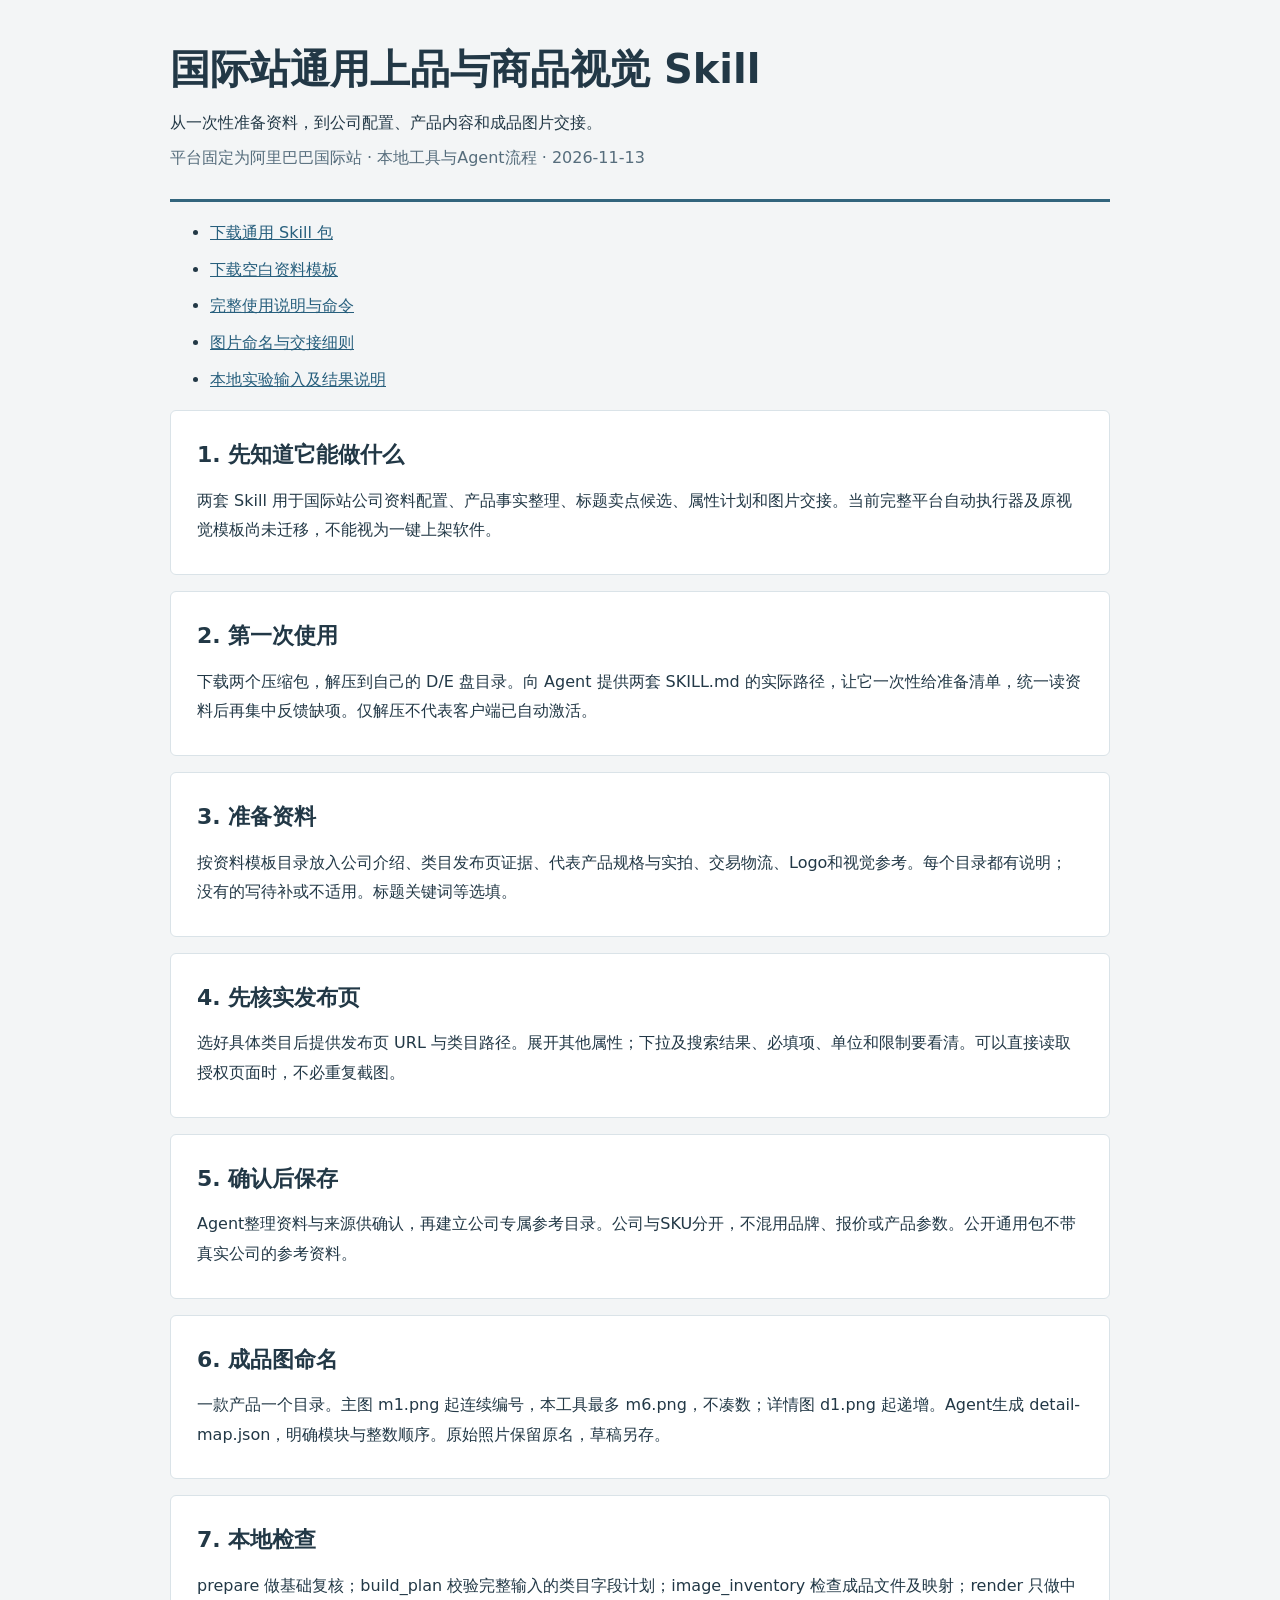
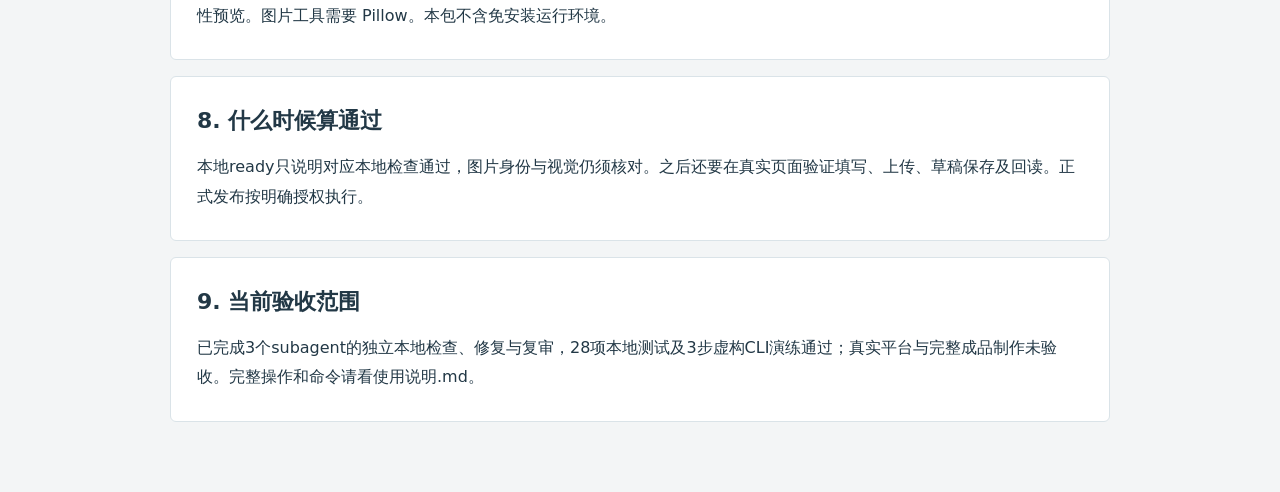
==== packages/05-general-listing-visuals/通用Skill使用说明.html @ abda19f1 "Add general Alibaba listing and visual skills with onboarding guide" ====
<!doctype html><html lang="zh-CN"><head><meta charset="utf-8"><meta name="viewport" content="width=device-width,initial-scale=1"><title>国际站通用Skill使用说明</title><style>body{margin:0;background:#f3f5f6;color:#223846;font:16px/1.85 "Microsoft YaHei",system-ui,sans-serif}main{max-width:940px;margin:auto;padding:42px 22px 70px}header{border-bottom:3px solid #32657d;padding-bottom:22px}h1{font-size:clamp(27px,4vw,40px);line-height:1.35;margin:0 0 12px}h2{font-size:22px;margin:0 0 10px}section{background:white;padding:24px 26px;border:1px solid #dae3e8;border-radius:6px;margin-top:16px}p{margin:5px 0}a{color:#275f7d}li{margin:7px 0}.note{color:#566d7c}a:focus-visible{outline:3px solid #c0852e;outline-offset:3px}@media(max-width:600px){main{padding:26px 14px}section{padding:20px 17px}}@media print{body{background:white}section{border:0;border-top:1px solid #ddd;break-inside:avoid}main{padding:0}}</style></head><body><main><header><h1>国际站通用上品与商品视觉 Skill</h1><p>从一次性准备资料，到公司配置、产品内容和成品图片交接。</p><p class="note">平台固定为阿里巴巴国际站 · 本地工具与Agent流程 · 2026-11-13</p></header><ul><li><a href="%E9%80%9A%E7%94%A8%E4%B8%8A%E5%93%81%E4%B8%8E%E5%95%86%E5%93%81%E8%A7%86%E8%A7%89Skills.zip">下载通用 Skill 包</a></li><li><a href="%E8%B5%84%E6%96%99%E5%87%86%E5%A4%87%E6%96%87%E4%BB%B6%E5%A4%B9%E6%A8%A1%E6%9D%BF.zip">下载空白资料模板</a></li><li><a href="docs/%E4%BD%BF%E7%94%A8%E8%AF%B4%E6%98%8E.md">完整使用说明与命令</a></li><li><a href="docs/%E4%B8%BB%E5%9B%BE%E8%AF%A6%E6%83%85%E5%9B%BE%E5%91%BD%E5%90%8D%E4%B8%8E%E4%BA%A4%E6%8E%A5.md">图片命名与交接细则</a></li><li><a href="docs/%E6%9C%AC%E5%9C%B0%E5%AE%9E%E9%AA%8C%E6%AD%A5%E9%AA%A4%E4%B8%8E%E8%BE%B9%E7%95%8C.md">本地实验输入及结果说明</a></li></ul><section id="s1"><h2>1. 先知道它能做什么</h2><p>两套 Skill 用于国际站公司资料配置、产品事实整理、标题卖点候选、属性计划和图片交接。当前完整平台自动执行器及原视觉模板尚未迁移，不能视为一键上架软件。</p></section><section id="s2"><h2>2. 第一次使用</h2><p>下载两个压缩包，解压到自己的 D/E 盘目录。向 Agent 提供两套 SKILL.md 的实际路径，让它一次性给准备清单，统一读资料后再集中反馈缺项。仅解压不代表客户端已自动激活。</p></section><section id="s3"><h2>3. 准备资料</h2><p>按资料模板目录放入公司介绍、类目发布页证据、代表产品规格与实拍、交易物流、Logo和视觉参考。每个目录都有说明；没有的写待补或不适用。标题关键词等选填。</p></section><section id="s4"><h2>4. 先核实发布页</h2><p>选好具体类目后提供发布页 URL 与类目路径。展开其他属性；下拉及搜索结果、必填项、单位和限制要看清。可以直接读取授权页面时，不必重复截图。</p></section><section id="s5"><h2>5. 确认后保存</h2><p>Agent整理资料与来源供确认，再建立公司专属参考目录。公司与SKU分开，不混用品牌、报价或产品参数。公开通用包不带真实公司的参考资料。</p></section><section id="s6"><h2>6. 成品图命名</h2><p>一款产品一个目录。主图 m1.png 起连续编号，本工具最多 m6.png，不凑数；详情图 d1.png 起递增。Agent生成 detail-map.json，明确模块与整数顺序。原始照片保留原名，草稿另存。</p></section><section id="s7"><h2>7. 本地检查</h2><p>prepare 做基础复核；build_plan 校验完整输入的类目字段计划；image_inventory 检查成品文件及映射；render 只做中性预览。图片工具需要 Pillow。本包不含免安装运行环境。</p></section><section id="s8"><h2>8. 什么时候算通过</h2><p>本地ready只说明对应本地检查通过，图片身份与视觉仍须核对。之后还要在真实页面验证填写、上传、草稿保存及回读。正式发布按明确授权执行。</p></section><section id="s9"><h2>9. 当前验收范围</h2><p>已完成3个subagent的独立本地检查、修复与复审，28项本地测试及3步虚构CLI演练通过；真实平台与完整成品制作未验收。完整操作和命令请看使用说明.md。</p></section></main></body></html>
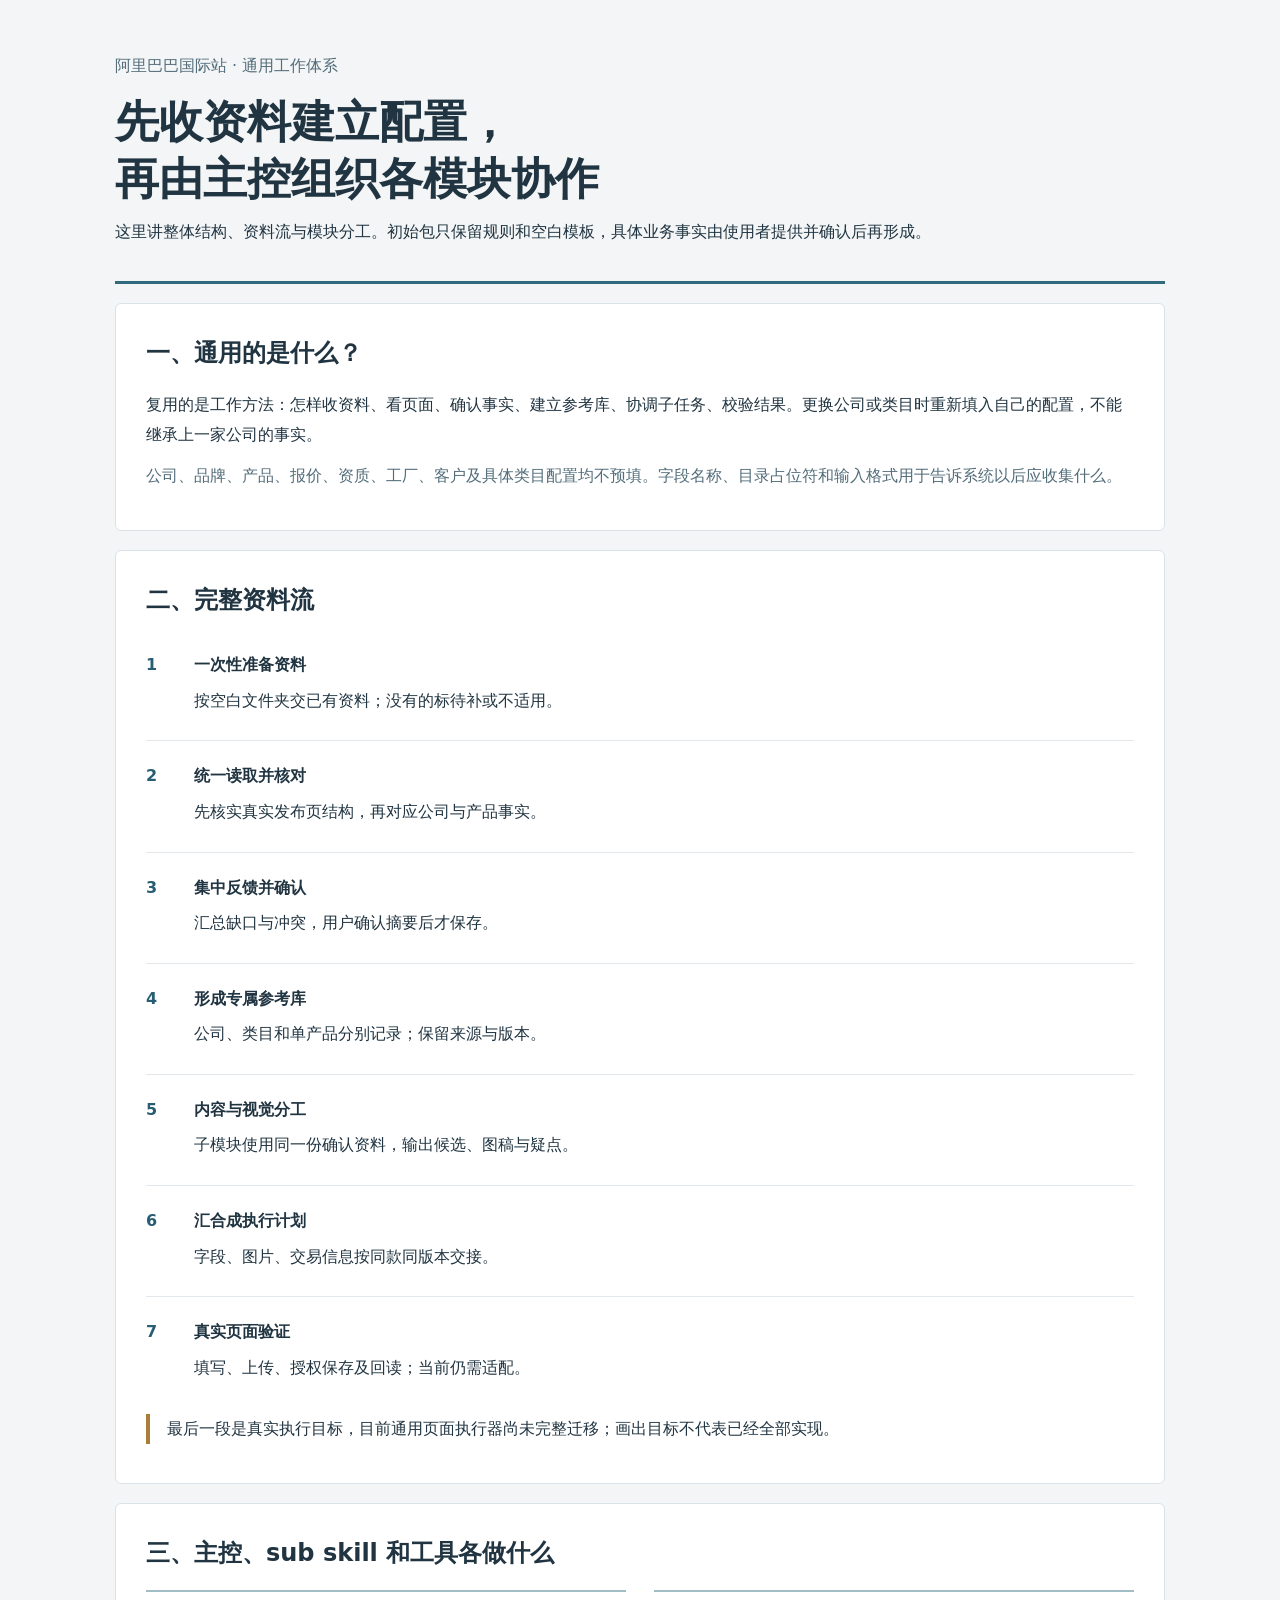
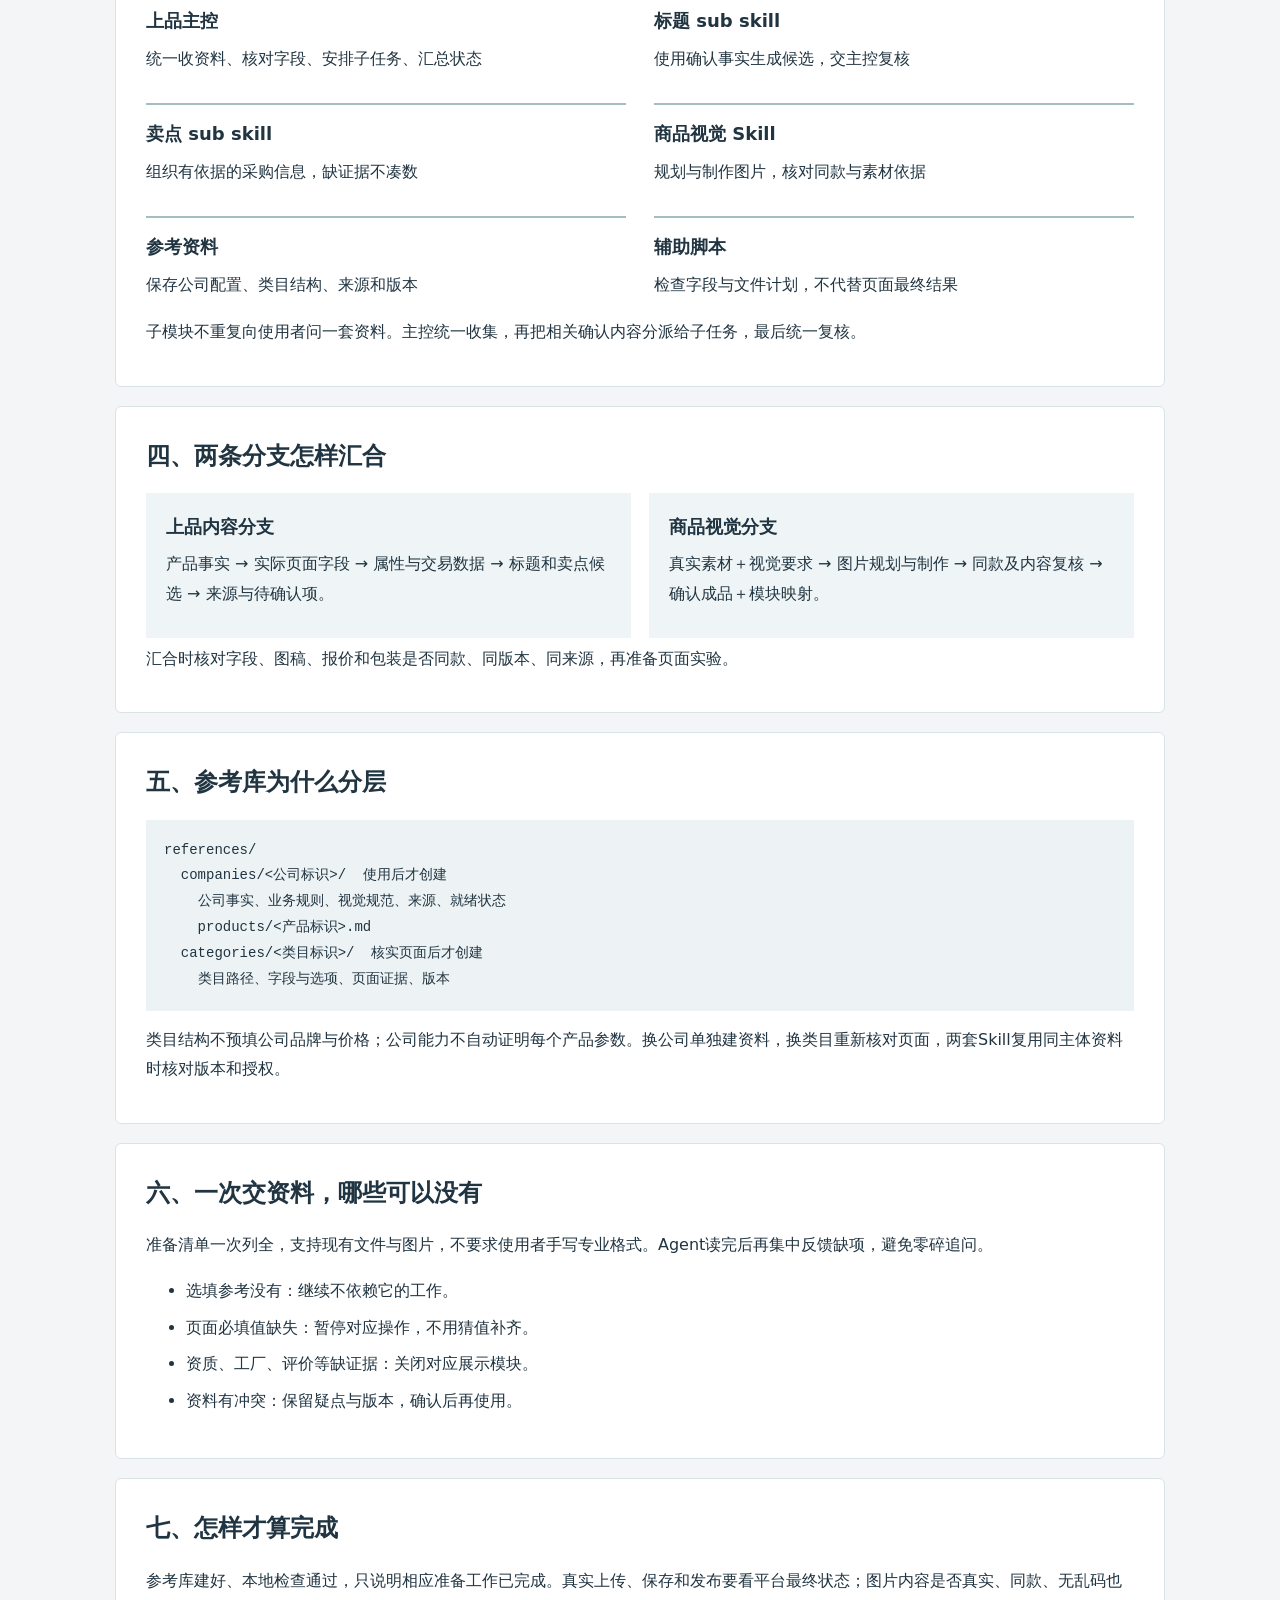
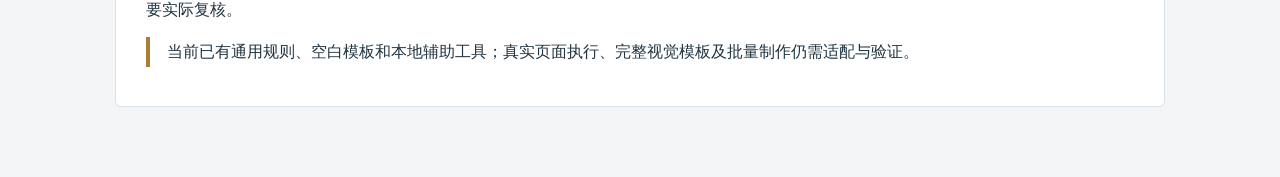
==== commit dc5e69b7: "Clarify data-free general bundle and explain skill architecture" ====
--- a/packages/05-general-listing-visuals/通用Skill使用说明.html
+++ b/packages/05-general-listing-visuals/通用Skill使用说明.html
@@ -1 +1,6 @@
-<!doctype html><html lang="zh-CN"><head><meta charset="utf-8"><meta name="viewport" content="width=device-width,initial-scale=1"><title>国际站通用Skill使用说明</title><style>body{margin:0;background:#f3f5f6;color:#223846;font:16px/1.85 "Microsoft YaHei",system-ui,sans-serif}main{max-width:940px;margin:auto;padding:42px 22px 70px}header{border-bottom:3px solid #32657d;padding-bottom:22px}h1{font-size:clamp(27px,4vw,40px);line-height:1.35;margin:0 0 12px}h2{font-size:22px;margin:0 0 10px}section{background:white;padding:24px 26px;border:1px solid #dae3e8;border-radius:6px;margin-top:16px}p{margin:5px 0}a{color:#275f7d}li{margin:7px 0}.note{color:#566d7c}a:focus-visible{outline:3px solid #c0852e;outline-offset:3px}@media(max-width:600px){main{padding:26px 14px}section{padding:20px 17px}}@media print{body{background:white}section{border:0;border-top:1px solid #ddd;break-inside:avoid}main{padding:0}}</style></head><body><main><header><h1>国际站通用上品与商品视觉 Skill</h1><p>从一次性准备资料，到公司配置、产品内容和成品图片交接。</p><p class="note">平台固定为阿里巴巴国际站 · 本地工具与Agent流程 · 2026-11-13</p></header><ul><li><a href="%E9%80%9A%E7%94%A8%E4%B8%8A%E5%93%81%E4%B8%8E%E5%95%86%E5%93%81%E8%A7%86%E8%A7%89Skills.zip">下载通用 Skill 包</a></li><li><a href="%E8%B5%84%E6%96%99%E5%87%86%E5%A4%87%E6%96%87%E4%BB%B6%E5%A4%B9%E6%A8%A1%E6%9D%BF.zip">下载空白资料模板</a></li><li><a href="docs/%E4%BD%BF%E7%94%A8%E8%AF%B4%E6%98%8E.md">完整使用说明与命令</a></li><li><a href="docs/%E4%B8%BB%E5%9B%BE%E8%AF%A6%E6%83%85%E5%9B%BE%E5%91%BD%E5%90%8D%E4%B8%8E%E4%BA%A4%E6%8E%A5.md">图片命名与交接细则</a></li><li><a href="docs/%E6%9C%AC%E5%9C%B0%E5%AE%9E%E9%AA%8C%E6%AD%A5%E9%AA%A4%E4%B8%8E%E8%BE%B9%E7%95%8C.md">本地实验输入及结果说明</a></li></ul><section id="s1"><h2>1. 先知道它能做什么</h2><p>两套 Skill 用于国际站公司资料配置、产品事实整理、标题卖点候选、属性计划和图片交接。当前完整平台自动执行器及原视觉模板尚未迁移，不能视为一键上架软件。</p></section><section id="s2"><h2>2. 第一次使用</h2><p>下载两个压缩包，解压到自己的 D/E 盘目录。向 Agent 提供两套 SKILL.md 的实际路径，让它一次性给准备清单，统一读资料后再集中反馈缺项。仅解压不代表客户端已自动激活。</p></section><section id="s3"><h2>3. 准备资料</h2><p>按资料模板目录放入公司介绍、类目发布页证据、代表产品规格与实拍、交易物流、Logo和视觉参考。每个目录都有说明；没有的写待补或不适用。标题关键词等选填。</p></section><section id="s4"><h2>4. 先核实发布页</h2><p>选好具体类目后提供发布页 URL 与类目路径。展开其他属性；下拉及搜索结果、必填项、单位和限制要看清。可以直接读取授权页面时，不必重复截图。</p></section><section id="s5"><h2>5. 确认后保存</h2><p>Agent整理资料与来源供确认，再建立公司专属参考目录。公司与SKU分开，不混用品牌、报价或产品参数。公开通用包不带真实公司的参考资料。</p></section><section id="s6"><h2>6. 成品图命名</h2><p>一款产品一个目录。主图 m1.png 起连续编号，本工具最多 m6.png，不凑数；详情图 d1.png 起递增。Agent生成 detail-map.json，明确模块与整数顺序。原始照片保留原名，草稿另存。</p></section><section id="s7"><h2>7. 本地检查</h2><p>prepare 做基础复核；build_plan 校验完整输入的类目字段计划；image_inventory 检查成品文件及映射；render 只做中性预览。图片工具需要 Pillow。本包不含免安装运行环境。</p></section><section id="s8"><h2>8. 什么时候算通过</h2><p>本地ready只说明对应本地检查通过，图片身份与视觉仍须核对。之后还要在真实页面验证填写、上传、草稿保存及回读。正式发布按明确授权执行。</p></section><section id="s9"><h2>9. 当前验收范围</h2><p>已完成3个subagent的独立本地检查、修复与复审，28项本地测试及3步虚构CLI演练通过；真实平台与完整成品制作未验收。完整操作和命令请看使用说明.md。</p></section></main></body></html>+<!doctype html><html lang="zh-CN"><head><meta charset="utf-8"><meta name="viewport" content="width=device-width,initial-scale=1"><title>通用Skill：结构与协作思路</title><style>body{margin:0;background:#f3f5f6;color:#203441;font:16px/1.85 "Microsoft YaHei",system-ui,sans-serif}main{max-width:1050px;margin:auto;padding:45px 24px 70px}header{border-bottom:3px solid #326a7d;padding-bottom:22px}h1{font-size:clamp(28px,4vw,44px);line-height:1.3;margin:10px 0}h2{font-size:24px;margin:0 0 15px}h3{font-size:18px;margin:0 0 5px}p{margin:6px 0 12px}.sub{color:#536d7a}section{background:white;border:1px solid #d9e3e7;padding:27px 30px;margin-top:19px;border-radius:6px}.modules{display:grid;grid-template-columns:repeat(2,1fr);gap:18px 28px}.module{border-top:2px solid #a2bdc6;padding-top:12px}.chain{list-style:none;padding:0;margin:0}.chain li{display:flex;gap:16px;align-items:flex-start;padding:13px 0;border-bottom:1px solid #e2e8eb}.chain li:last-child{border:0}.n{min-width:32px;color:#285e73;font-weight:bold}.branch{display:grid;grid-template-columns:1fr 1fr;gap:18px}.branch div{background:#eff5f6;padding:17px 20px}.note{border-left:4px solid #a97e36;padding-left:17px}pre{white-space:pre-wrap;overflow-wrap:anywhere;background:#edf3f5;padding:18px;font:14px/1.85 Consolas,monospace}li{margin:7px 0}a{color:#285f78}a:focus-visible{outline:3px solid #a97e36;outline-offset:3px}@media(max-width:640px){main{padding:28px 14px}section{padding:22px 18px}.modules,.branch{grid-template-columns:1fr}}@media print{body{background:white}main{padding:0}section{border:0;border-top:1px solid #ccc;break-inside:avoid}}</style></head><body><main><header><p class="sub">阿里巴巴国际站 · 通用工作体系</p><h1>先收资料建立配置，<br>再由主控组织各模块协作</h1><p>这里讲整体结构、资料流与模块分工。初始包只保留规则和空白模板，具体业务事实由使用者提供并确认后再形成。</p></header><section><h2>一、通用的是什么？</h2><p>复用的是工作方法：怎样收资料、看页面、确认事实、建立参考库、协调子任务、校验结果。更换公司或类目时重新填入自己的配置，不能继承上一家公司的事实。</p><p class="sub">公司、品牌、产品、报价、资质、工厂、客户及具体类目配置均不预填。字段名称、目录占位符和输入格式用于告诉系统以后应收集什么。</p></section><section><h2>二、完整资料流</h2><ol class="chain"><li><span class="n">1</span><div><strong>一次性准备资料</strong><p>按空白文件夹交已有资料；没有的标待补或不适用。</p></div></li><li><span class="n">2</span><div><strong>统一读取并核对</strong><p>先核实真实发布页结构，再对应公司与产品事实。</p></div></li><li><span class="n">3</span><div><strong>集中反馈并确认</strong><p>汇总缺口与冲突，用户确认摘要后才保存。</p></div></li><li><span class="n">4</span><div><strong>形成专属参考库</strong><p>公司、类目和单产品分别记录；保留来源与版本。</p></div></li><li><span class="n">5</span><div><strong>内容与视觉分工</strong><p>子模块使用同一份确认资料，输出候选、图稿与疑点。</p></div></li><li><span class="n">6</span><div><strong>汇合成执行计划</strong><p>字段、图片、交易信息按同款同版本交接。</p></div></li><li><span class="n">7</span><div><strong>真实页面验证</strong><p>填写、上传、授权保存及回读；当前仍需适配。</p></div></li></ol><p class="note">最后一段是真实执行目标，目前通用页面执行器尚未完整迁移；画出目标不代表已经全部实现。</p></section><section><h2>三、主控、sub skill 和工具各做什么</h2><div class="modules"><div class="module"><h3>上品主控</h3><p>统一收资料、核对字段、安排子任务、汇总状态</p></div><div class="module"><h3>标题 sub skill</h3><p>使用确认事实生成候选，交主控复核</p></div><div class="module"><h3>卖点 sub skill</h3><p>组织有依据的采购信息，缺证据不凑数</p></div><div class="module"><h3>商品视觉 Skill</h3><p>规划与制作图片，核对同款与素材依据</p></div><div class="module"><h3>参考资料</h3><p>保存公司配置、类目结构、来源和版本</p></div><div class="module"><h3>辅助脚本</h3><p>检查字段与文件计划，不代替页面最终结果</p></div></div><p>子模块不重复向使用者问一套资料。主控统一收集，再把相关确认内容分派给子任务，最后统一复核。</p></section><section><h2>四、两条分支怎样汇合</h2><div class="branch"><div><h3>上品内容分支</h3><p>产品事实 → 实际页面字段 → 属性与交易数据 → 标题和卖点候选 → 来源与待确认项。</p></div><div><h3>商品视觉分支</h3><p>真实素材＋视觉要求 → 图片规划与制作 → 同款及内容复核 → 确认成品＋模块映射。</p></div></div><p>汇合时核对字段、图稿、报价和包装是否同款、同版本、同来源，再准备页面实验。</p></section><section><h2>五、参考库为什么分层</h2><pre>references/
+  companies/&lt;公司标识&gt;/  使用后才创建
+    公司事实、业务规则、视觉规范、来源、就绪状态
+    products/&lt;产品标识&gt;.md
+  categories/&lt;类目标识&gt;/  核实页面后才创建
+    类目路径、字段与选项、页面证据、版本</pre><p>类目结构不预填公司品牌与价格；公司能力不自动证明每个产品参数。换公司单独建资料，换类目重新核对页面，两套Skill复用同主体资料时核对版本和授权。</p></section><section><h2>六、一次交资料，哪些可以没有</h2><p>准备清单一次列全，支持现有文件与图片，不要求使用者手写专业格式。Agent读完后再集中反馈缺项，避免零碎追问。</p><ul><li>选填参考没有：继续不依赖它的工作。</li><li>页面必填值缺失：暂停对应操作，不用猜值补齐。</li><li>资质、工厂、评价等缺证据：关闭对应展示模块。</li><li>资料有冲突：保留疑点与版本，确认后再使用。</li></ul></section><section><h2>七、怎样才算完成</h2><p>参考库建好、本地检查通过，只说明相应准备工作已完成。真实上传、保存和发布要看平台最终状态；图片内容是否真实、同款、无乱码也要实际复核。</p><p class="note">当前已有通用规则、空白模板和本地辅助工具；真实页面执行、完整视觉模板及批量制作仍需适配与验证。</p></section></main></body></html>
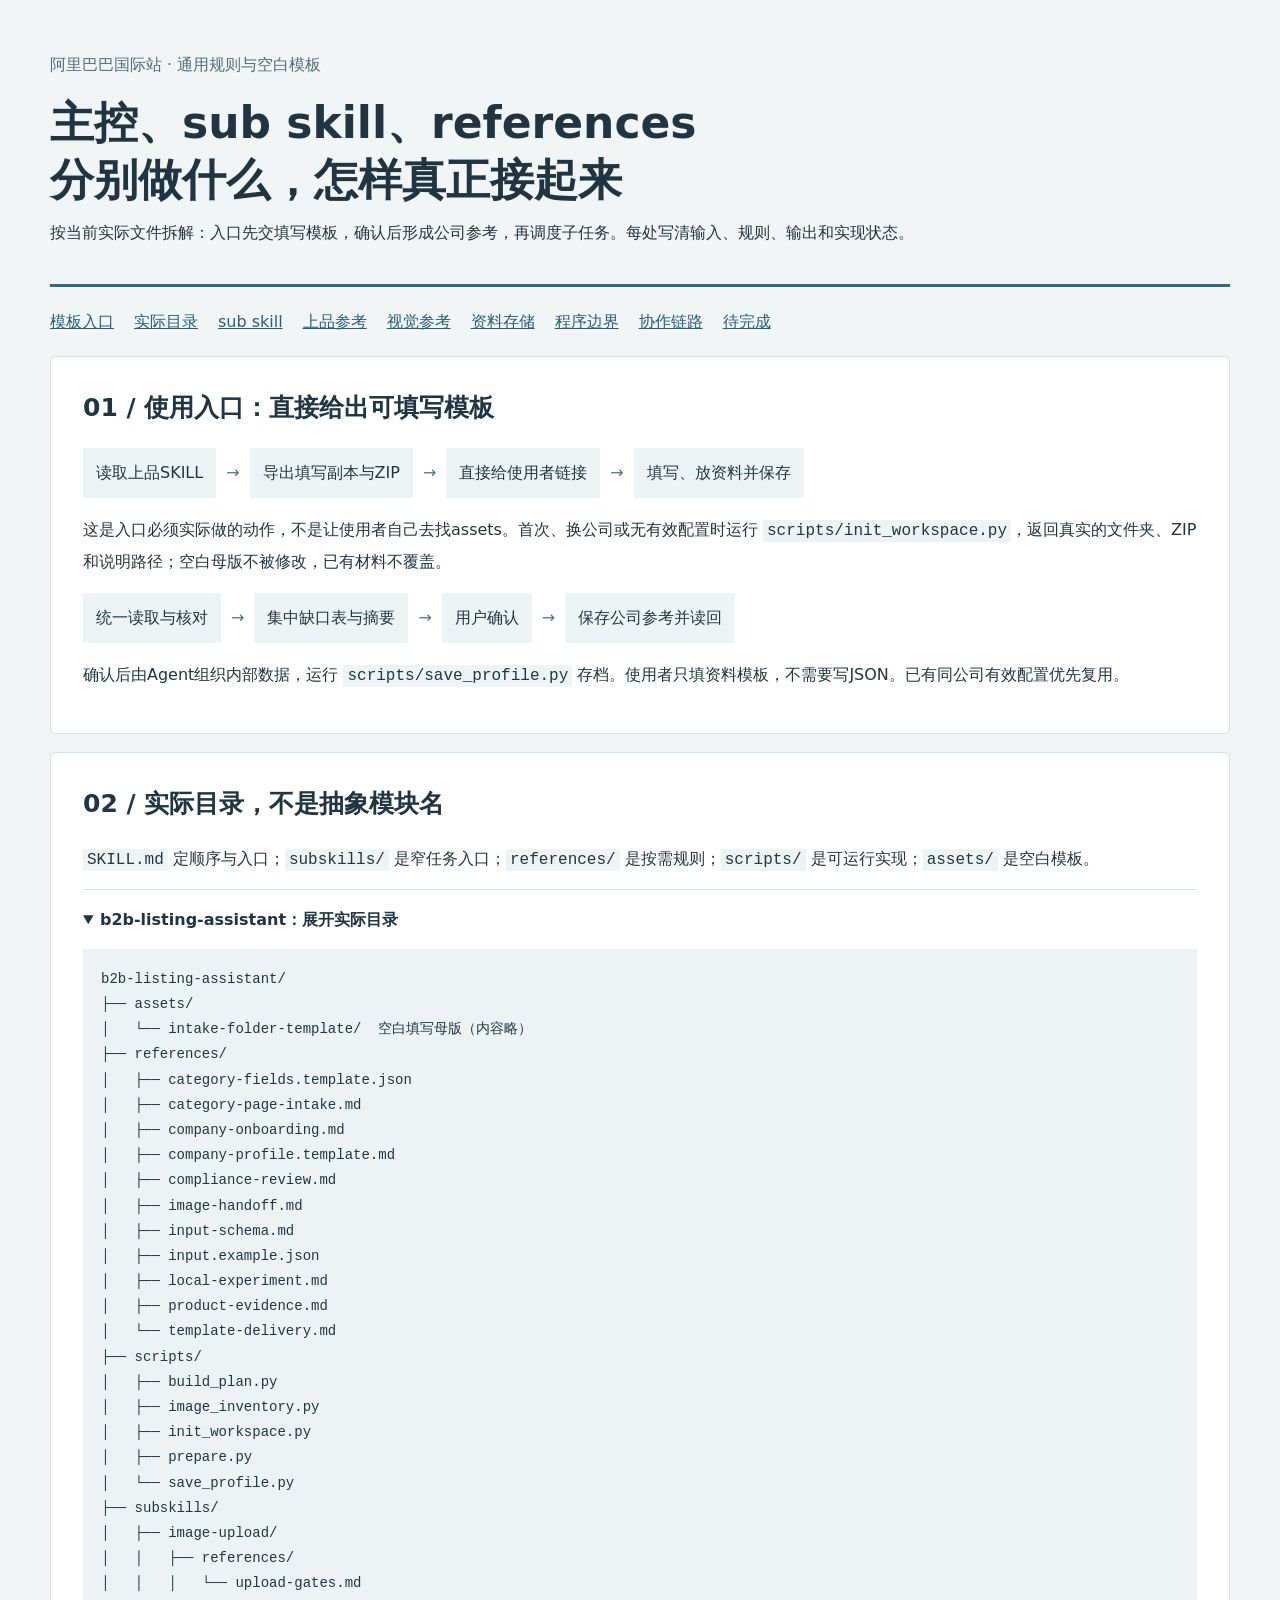
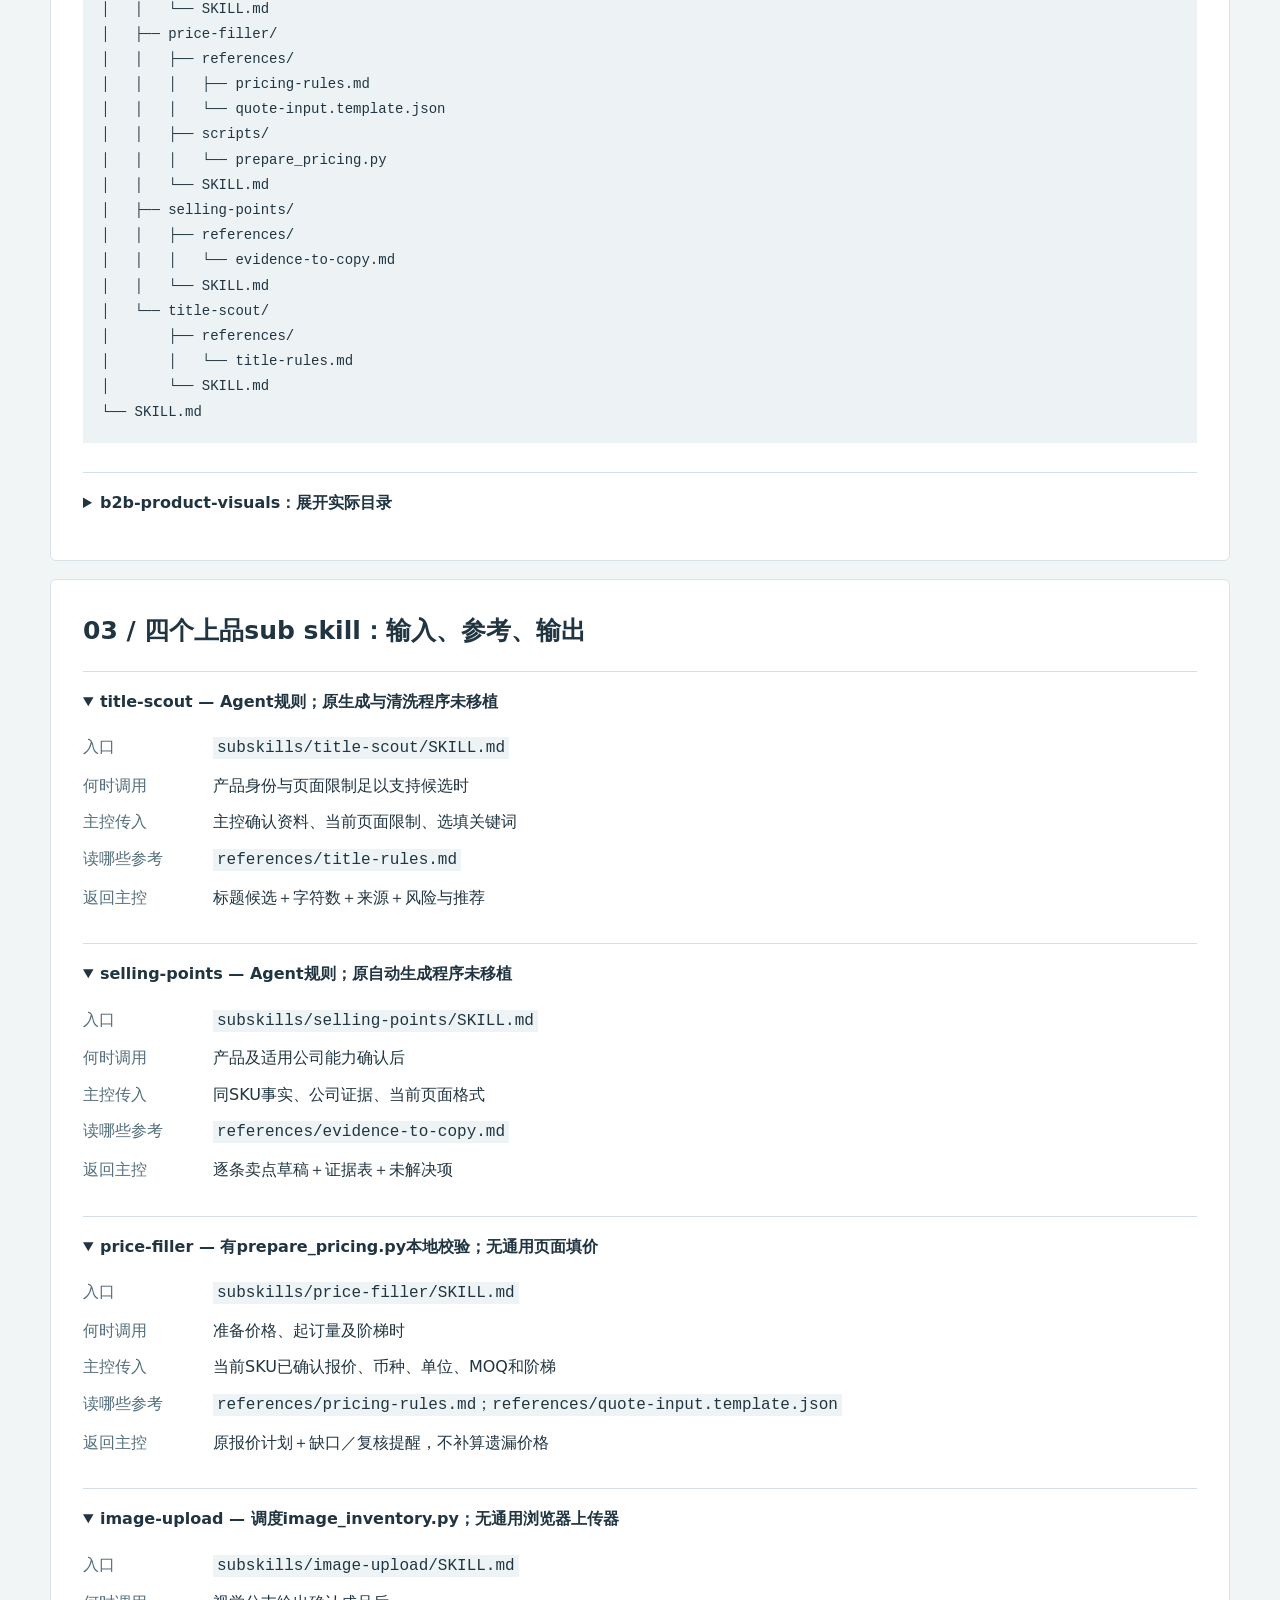
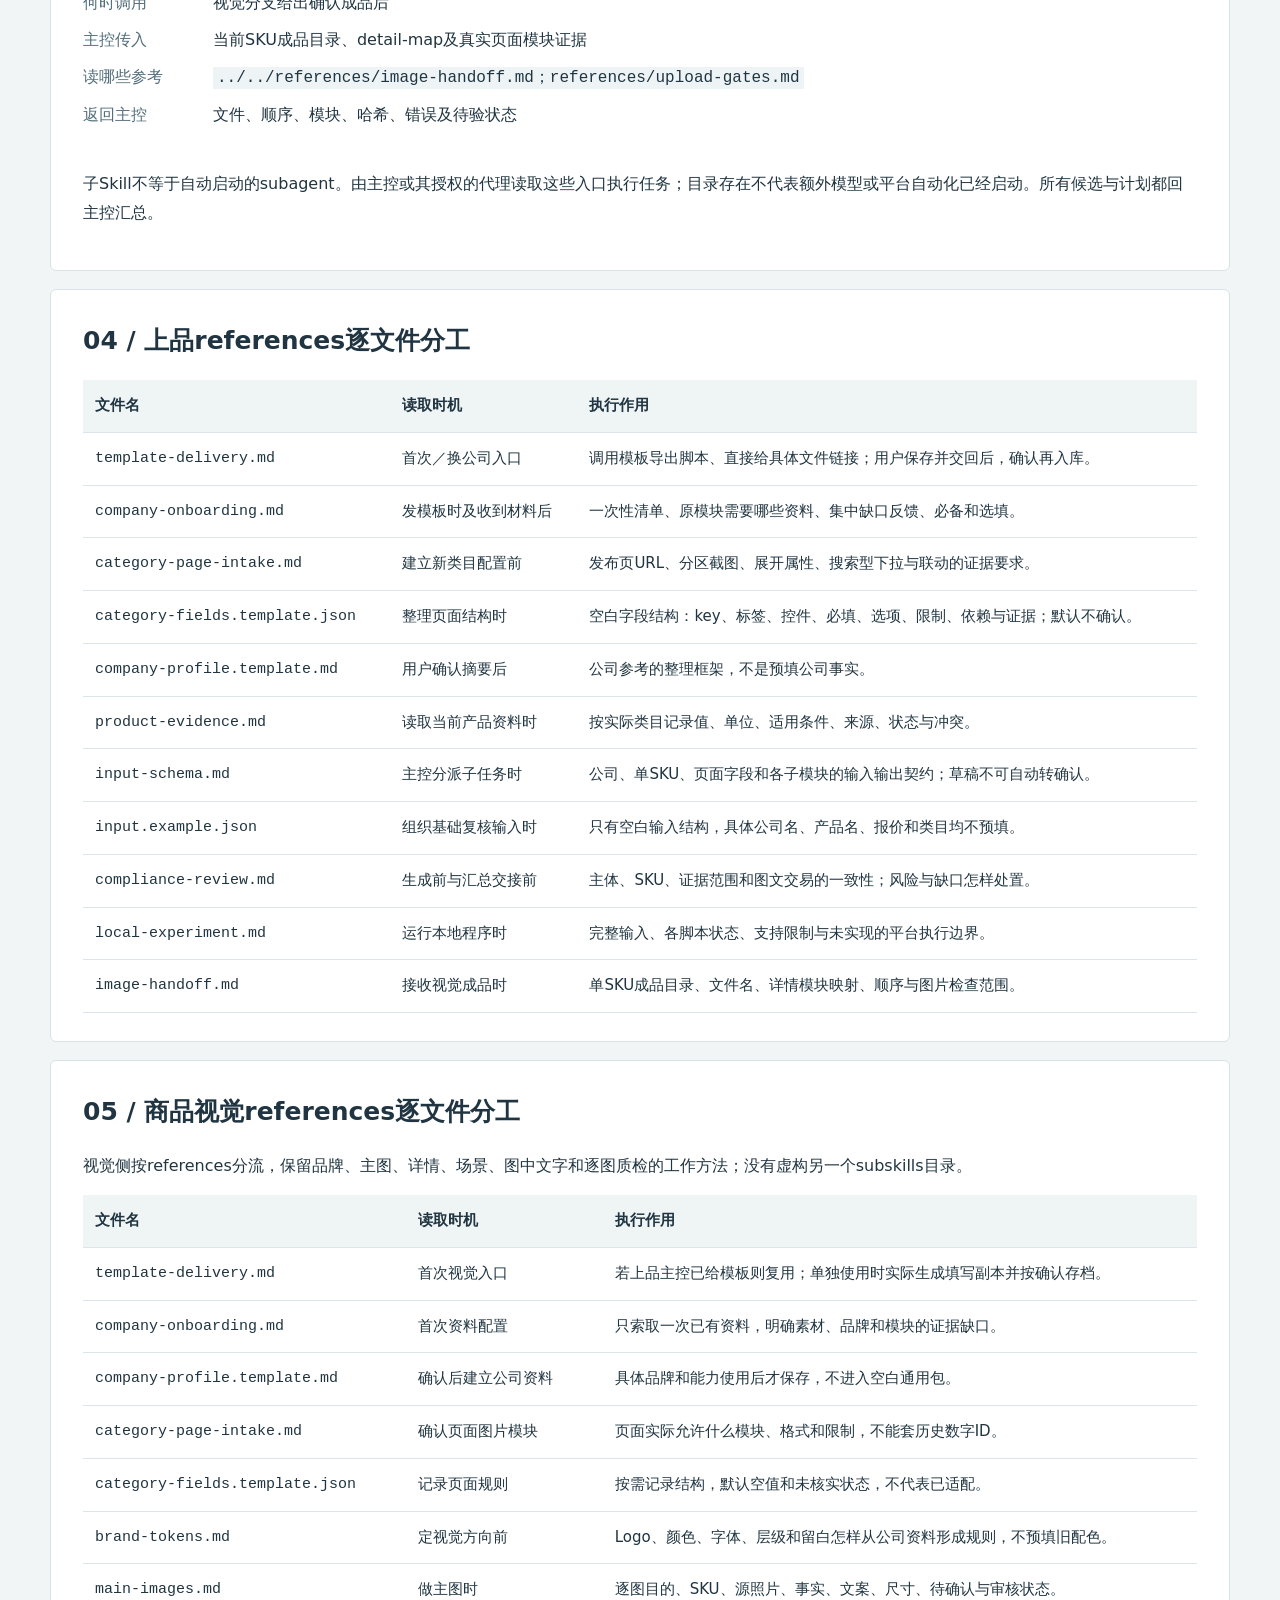
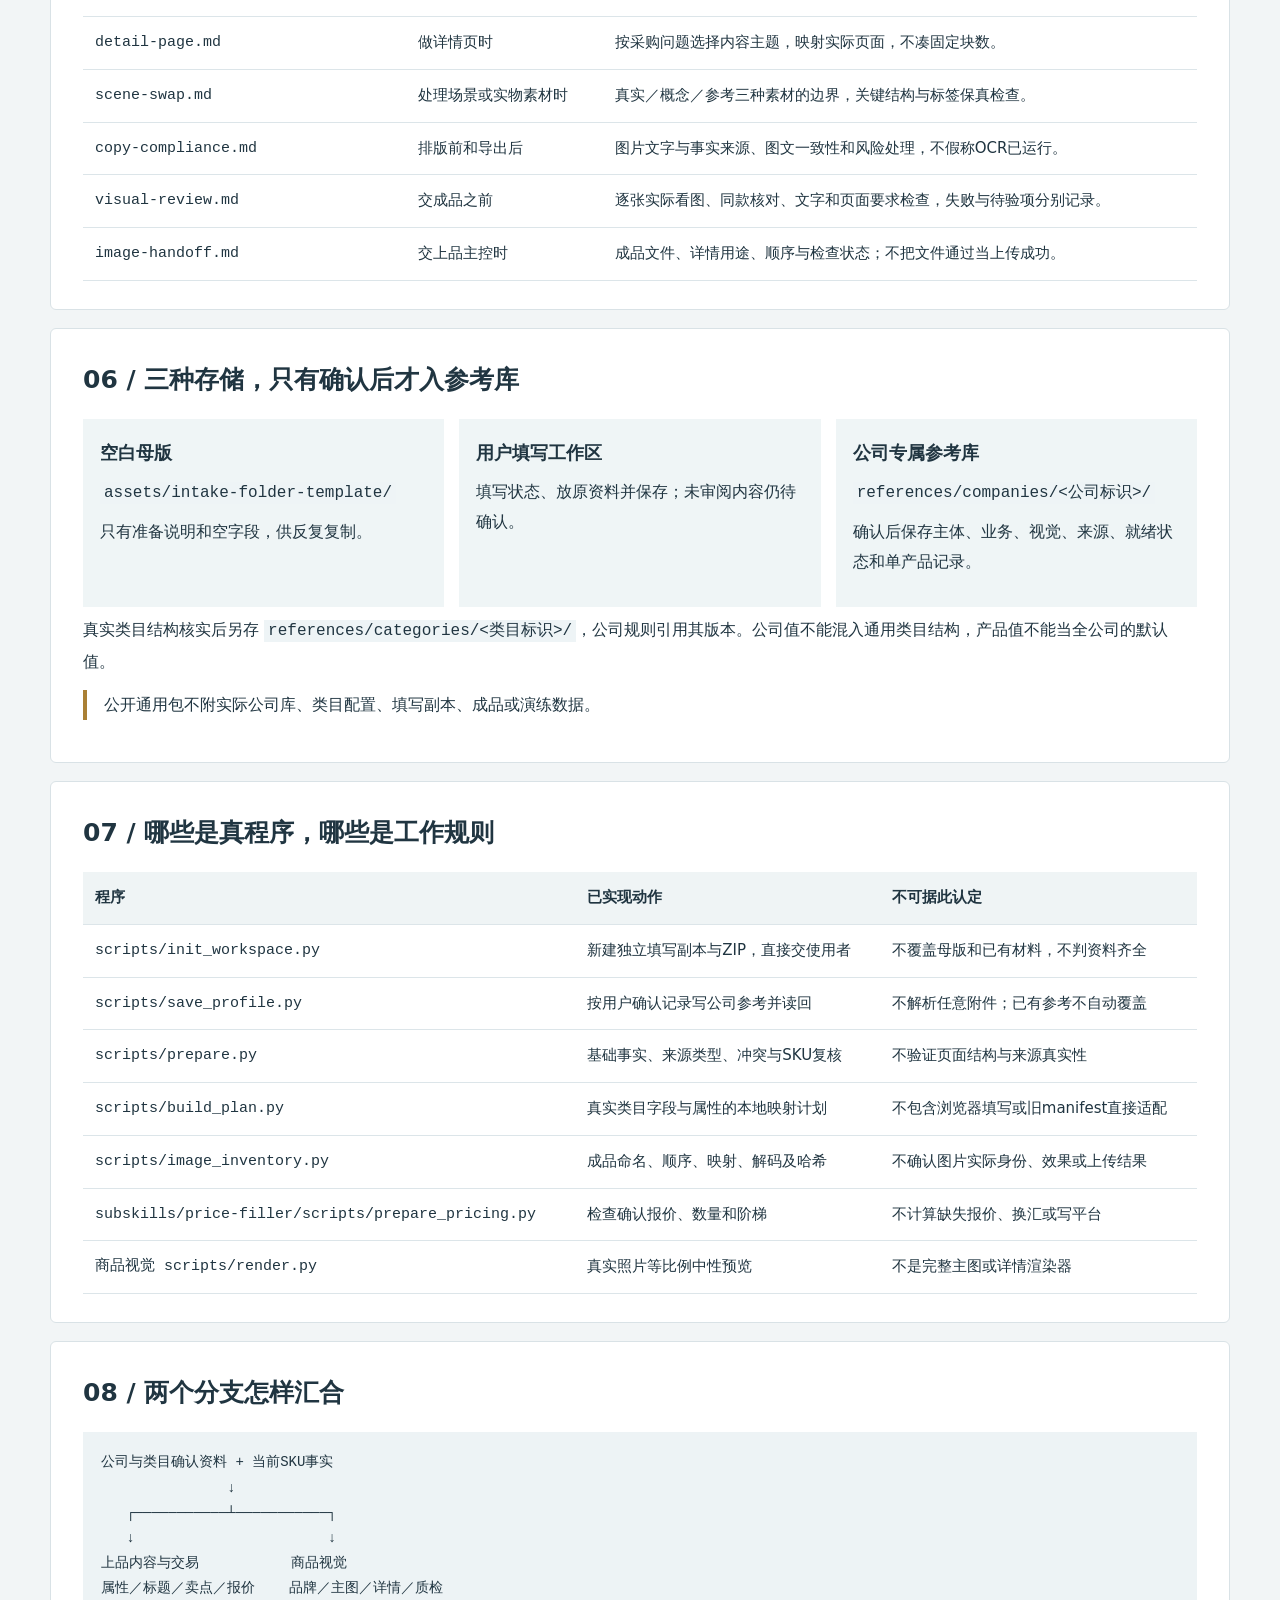
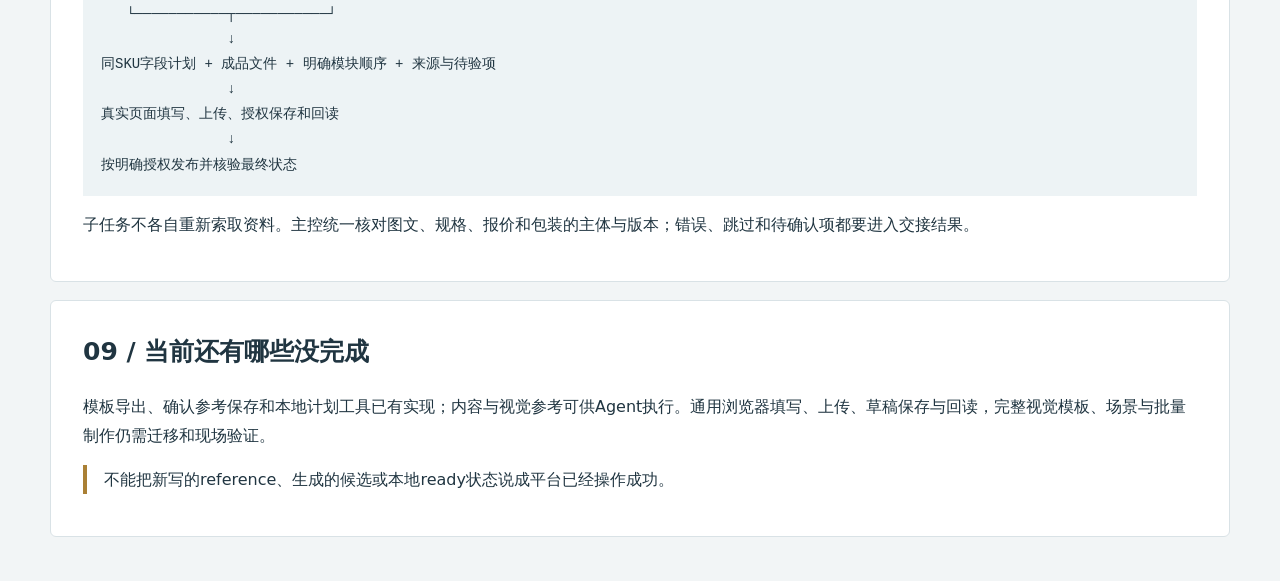
==== commit 4dfb8ef7: "Implement template handoff and expand generic subskills and reference routing" ====
--- a/packages/05-general-listing-visuals/通用Skill使用说明.html
+++ b/packages/05-general-listing-visuals/通用Skill使用说明.html
@@ -1,6 +1,74 @@
-<!doctype html><html lang="zh-CN"><head><meta charset="utf-8"><meta name="viewport" content="width=device-width,initial-scale=1"><title>通用Skill：结构与协作思路</title><style>body{margin:0;background:#f3f5f6;color:#203441;font:16px/1.85 "Microsoft YaHei",system-ui,sans-serif}main{max-width:1050px;margin:auto;padding:45px 24px 70px}header{border-bottom:3px solid #326a7d;padding-bottom:22px}h1{font-size:clamp(28px,4vw,44px);line-height:1.3;margin:10px 0}h2{font-size:24px;margin:0 0 15px}h3{font-size:18px;margin:0 0 5px}p{margin:6px 0 12px}.sub{color:#536d7a}section{background:white;border:1px solid #d9e3e7;padding:27px 30px;margin-top:19px;border-radius:6px}.modules{display:grid;grid-template-columns:repeat(2,1fr);gap:18px 28px}.module{border-top:2px solid #a2bdc6;padding-top:12px}.chain{list-style:none;padding:0;margin:0}.chain li{display:flex;gap:16px;align-items:flex-start;padding:13px 0;border-bottom:1px solid #e2e8eb}.chain li:last-child{border:0}.n{min-width:32px;color:#285e73;font-weight:bold}.branch{display:grid;grid-template-columns:1fr 1fr;gap:18px}.branch div{background:#eff5f6;padding:17px 20px}.note{border-left:4px solid #a97e36;padding-left:17px}pre{white-space:pre-wrap;overflow-wrap:anywhere;background:#edf3f5;padding:18px;font:14px/1.85 Consolas,monospace}li{margin:7px 0}a{color:#285f78}a:focus-visible{outline:3px solid #a97e36;outline-offset:3px}@media(max-width:640px){main{padding:28px 14px}section{padding:22px 18px}.modules,.branch{grid-template-columns:1fr}}@media print{body{background:white}main{padding:0}section{border:0;border-top:1px solid #ccc;break-inside:avoid}}</style></head><body><main><header><p class="sub">阿里巴巴国际站 · 通用工作体系</p><h1>先收资料建立配置，<br>再由主控组织各模块协作</h1><p>这里讲整体结构、资料流与模块分工。初始包只保留规则和空白模板，具体业务事实由使用者提供并确认后再形成。</p></header><section><h2>一、通用的是什么？</h2><p>复用的是工作方法：怎样收资料、看页面、确认事实、建立参考库、协调子任务、校验结果。更换公司或类目时重新填入自己的配置，不能继承上一家公司的事实。</p><p class="sub">公司、品牌、产品、报价、资质、工厂、客户及具体类目配置均不预填。字段名称、目录占位符和输入格式用于告诉系统以后应收集什么。</p></section><section><h2>二、完整资料流</h2><ol class="chain"><li><span class="n">1</span><div><strong>一次性准备资料</strong><p>按空白文件夹交已有资料；没有的标待补或不适用。</p></div></li><li><span class="n">2</span><div><strong>统一读取并核对</strong><p>先核实真实发布页结构，再对应公司与产品事实。</p></div></li><li><span class="n">3</span><div><strong>集中反馈并确认</strong><p>汇总缺口与冲突，用户确认摘要后才保存。</p></div></li><li><span class="n">4</span><div><strong>形成专属参考库</strong><p>公司、类目和单产品分别记录；保留来源与版本。</p></div></li><li><span class="n">5</span><div><strong>内容与视觉分工</strong><p>子模块使用同一份确认资料，输出候选、图稿与疑点。</p></div></li><li><span class="n">6</span><div><strong>汇合成执行计划</strong><p>字段、图片、交易信息按同款同版本交接。</p></div></li><li><span class="n">7</span><div><strong>真实页面验证</strong><p>填写、上传、授权保存及回读；当前仍需适配。</p></div></li></ol><p class="note">最后一段是真实执行目标，目前通用页面执行器尚未完整迁移；画出目标不代表已经全部实现。</p></section><section><h2>三、主控、sub skill 和工具各做什么</h2><div class="modules"><div class="module"><h3>上品主控</h3><p>统一收资料、核对字段、安排子任务、汇总状态</p></div><div class="module"><h3>标题 sub skill</h3><p>使用确认事实生成候选，交主控复核</p></div><div class="module"><h3>卖点 sub skill</h3><p>组织有依据的采购信息，缺证据不凑数</p></div><div class="module"><h3>商品视觉 Skill</h3><p>规划与制作图片，核对同款与素材依据</p></div><div class="module"><h3>参考资料</h3><p>保存公司配置、类目结构、来源和版本</p></div><div class="module"><h3>辅助脚本</h3><p>检查字段与文件计划，不代替页面最终结果</p></div></div><p>子模块不重复向使用者问一套资料。主控统一收集，再把相关确认内容分派给子任务，最后统一复核。</p></section><section><h2>四、两条分支怎样汇合</h2><div class="branch"><div><h3>上品内容分支</h3><p>产品事实 → 实际页面字段 → 属性与交易数据 → 标题和卖点候选 → 来源与待确认项。</p></div><div><h3>商品视觉分支</h3><p>真实素材＋视觉要求 → 图片规划与制作 → 同款及内容复核 → 确认成品＋模块映射。</p></div></div><p>汇合时核对字段、图稿、报价和包装是否同款、同版本、同来源，再准备页面实验。</p></section><section><h2>五、参考库为什么分层</h2><pre>references/
-  companies/&lt;公司标识&gt;/  使用后才创建
-    公司事实、业务规则、视觉规范、来源、就绪状态
-    products/&lt;产品标识&gt;.md
-  categories/&lt;类目标识&gt;/  核实页面后才创建
-    类目路径、字段与选项、页面证据、版本</pre><p>类目结构不预填公司品牌与价格；公司能力不自动证明每个产品参数。换公司单独建资料，换类目重新核对页面，两套Skill复用同主体资料时核对版本和授权。</p></section><section><h2>六、一次交资料，哪些可以没有</h2><p>准备清单一次列全，支持现有文件与图片，不要求使用者手写专业格式。Agent读完后再集中反馈缺项，避免零碎追问。</p><ul><li>选填参考没有：继续不依赖它的工作。</li><li>页面必填值缺失：暂停对应操作，不用猜值补齐。</li><li>资质、工厂、评价等缺证据：关闭对应展示模块。</li><li>资料有冲突：保留疑点与版本，确认后再使用。</li></ul></section><section><h2>七、怎样才算完成</h2><p>参考库建好、本地检查通过，只说明相应准备工作已完成。真实上传、保存和发布要看平台最终状态；图片内容是否真实、同款、无乱码也要实际复核。</p><p class="note">当前已有通用规则、空白模板和本地辅助工具；真实页面执行、完整视觉模板及批量制作仍需适配与验证。</p></section></main></body></html>+<!doctype html><html lang="zh-CN"><head><meta charset="utf-8"><meta name="viewport" content="width=device-width,initial-scale=1"><title>通用Skill文件级结构与协作思路</title><style>body{margin:0;background:#f2f5f6;color:#203541;font:16px/1.85 "Microsoft YaHei",system-ui,sans-serif}main{max-width:1180px;margin:auto;padding:42px 24px 70px}header{border-bottom:3px solid #326a7d;padding-bottom:22px}h1{font-size:clamp(28px,4vw,44px);line-height:1.3;margin:10px 0}h2{font-size:25px;margin:0 0 16px}h3{font-size:18px;margin:0 0 8px}p{margin:8px 0 14px}.sub{color:#526d7b}nav{display:flex;flex-wrap:wrap;gap:9px 20px;margin:20px 0}a{color:#275f78}section{background:white;border:1px solid #d9e2e6;padding:28px 32px;margin-top:18px;border-radius:6px}code{font-family:Consolas,monospace;background:#eef4f6;padding:2px 4px;overflow-wrap:anywhere}pre{white-space:pre-wrap;overflow-wrap:anywhere;background:#edf3f5;padding:18px;font:14px/1.8 Consolas,monospace}details{border-top:1px solid #d5e0e5;padding:15px 0}summary{font-weight:bold;cursor:pointer}dl{display:grid;grid-template-columns:115px 1fr;gap:7px 15px}dt{color:#536e7c}dd{margin:0;overflow-wrap:anywhere}.tablewrap{overflow-x:auto}table{width:100%;border-collapse:collapse;font-size:15px}th,td{text-align:left;padding:12px;border-bottom:1px solid #dce5e9;vertical-align:top;overflow-wrap:anywhere}th{background:#eff4f5}td:first-child{font-family:Consolas,monospace}.flow{display:flex;flex-wrap:wrap;align-items:center;gap:10px;margin:17px 0}.flow div{background:#edf4f5;padding:10px 13px}.flow span{color:#507889}.layers{display:grid;grid-template-columns:repeat(3,1fr);gap:15px}.layers>div{background:#eff5f6;padding:17px}.note{border-left:4px solid #aa8035;padding-left:17px}a:focus-visible,summary:focus-visible{outline:3px solid #aa8035;outline-offset:3px}@media(max-width:700px){main{padding:25px 14px}section{padding:21px 18px}.layers{grid-template-columns:1fr}dl{grid-template-columns:1fr;gap:2px}dd{margin-bottom:12px}table{min-width:600px}}@media print{body{background:white}main{padding:0}section{border:0;border-top:1px solid #ccc}nav{display:none}}</style></head><body><main><header><p class="sub">阿里巴巴国际站 · 通用规则与空白模板</p><h1>主控、sub skill、references<br>分别做什么，怎样真正接起来</h1><p>按当前实际文件拆解：入口先交填写模板，确认后形成公司参考，再调度子任务。每处写清输入、规则、输出和实现状态。</p></header><nav><a href="#s1">模板入口</a><a href="#s2">实际目录</a><a href="#s3">sub skill</a><a href="#s4">上品参考</a><a href="#s5">视觉参考</a><a href="#s6">资料存储</a><a href="#s7">程序边界</a><a href="#s8">协作链路</a><a href="#s9">待完成</a></nav><section id="s1"><h2>01 / 使用入口：直接给出可填写模板</h2><div class="flow"><div>读取上品SKILL</div><span>→</span><div>导出填写副本与ZIP</div><span>→</span><div>直接给使用者链接</div><span>→</span><div>填写、放资料并保存</div></div><p>这是入口必须实际做的动作，不是让使用者自己去找assets。首次、换公司或无有效配置时运行 <code>scripts/init_workspace.py</code>，返回真实的文件夹、ZIP和说明路径；空白母版不被修改，已有材料不覆盖。</p><div class="flow"><div>统一读取与核对</div><span>→</span><div>集中缺口表与摘要</div><span>→</span><div>用户确认</div><span>→</span><div>保存公司参考并读回</div></div><p>确认后由Agent组织内部数据，运行 <code>scripts/save_profile.py</code> 存档。使用者只填资料模板，不需要写JSON。已有同公司有效配置优先复用。</p></section><section id="s2"><h2>02 / 实际目录，不是抽象模块名</h2><p><code>SKILL.md</code> 定顺序与入口；<code>subskills/</code> 是窄任务入口；<code>references/</code> 是按需规则；<code>scripts/</code> 是可运行实现；<code>assets/</code> 是空白模板。</p><details open><summary>b2b-listing-assistant：展开实际目录</summary><pre>b2b-listing-assistant/
+├── assets/
+│   └── intake-folder-template/  空白填写母版（内容略）
+├── references/
+│   ├── category-fields.template.json
+│   ├── category-page-intake.md
+│   ├── company-onboarding.md
+│   ├── company-profile.template.md
+│   ├── compliance-review.md
+│   ├── image-handoff.md
+│   ├── input-schema.md
+│   ├── input.example.json
+│   ├── local-experiment.md
+│   ├── product-evidence.md
+│   └── template-delivery.md
+├── scripts/
+│   ├── build_plan.py
+│   ├── image_inventory.py
+│   ├── init_workspace.py
+│   ├── prepare.py
+│   └── save_profile.py
+├── subskills/
+│   ├── image-upload/
+│   │   ├── references/
+│   │   │   └── upload-gates.md
+│   │   └── SKILL.md
+│   ├── price-filler/
+│   │   ├── references/
+│   │   │   ├── pricing-rules.md
+│   │   │   └── quote-input.template.json
+│   │   ├── scripts/
+│   │   │   └── prepare_pricing.py
+│   │   └── SKILL.md
+│   ├── selling-points/
+│   │   ├── references/
+│   │   │   └── evidence-to-copy.md
+│   │   └── SKILL.md
+│   └── title-scout/
+│       ├── references/
+│       │   └── title-rules.md
+│       └── SKILL.md
+└── SKILL.md</pre></details><details ><summary>b2b-product-visuals：展开实际目录</summary><pre>b2b-product-visuals/
+├── assets/
+│   └── intake-folder-template/  空白填写母版（内容略）
+├── references/
+│   ├── brand-tokens.md
+│   ├── category-fields.template.json
+│   ├── category-page-intake.md
+│   ├── company-onboarding.md
+│   ├── company-profile.template.md
+│   ├── copy-compliance.md
+│   ├── detail-page.md
+│   ├── image-handoff.md
+│   ├── main-images.md
+│   ├── scene-swap.md
+│   ├── template-delivery.md
+│   └── visual-review.md
+├── scripts/
+│   ├── init_workspace.py
+│   ├── render.py
+│   └── save_profile.py
+└── SKILL.md</pre></details></section><section id="s3"><h2>03 / 四个上品sub skill：输入、参考、输出</h2><details open><summary>title-scout — Agent规则；原生成与清洗程序未移植</summary><dl><dt>入口</dt><dd><code>subskills/title-scout/SKILL.md</code></dd><dt>何时调用</dt><dd>产品身份与页面限制足以支持候选时</dd><dt>主控传入</dt><dd>主控确认资料、当前页面限制、选填关键词</dd><dt>读哪些参考</dt><dd><code>references/title-rules.md</code></dd><dt>返回主控</dt><dd>标题候选＋字符数＋来源＋风险与推荐</dd></dl></details><details open><summary>selling-points — Agent规则；原自动生成程序未移植</summary><dl><dt>入口</dt><dd><code>subskills/selling-points/SKILL.md</code></dd><dt>何时调用</dt><dd>产品及适用公司能力确认后</dd><dt>主控传入</dt><dd>同SKU事实、公司证据、当前页面格式</dd><dt>读哪些参考</dt><dd><code>references/evidence-to-copy.md</code></dd><dt>返回主控</dt><dd>逐条卖点草稿＋证据表＋未解决项</dd></dl></details><details open><summary>price-filler — 有prepare_pricing.py本地校验；无通用页面填价</summary><dl><dt>入口</dt><dd><code>subskills/price-filler/SKILL.md</code></dd><dt>何时调用</dt><dd>准备价格、起订量及阶梯时</dd><dt>主控传入</dt><dd>当前SKU已确认报价、币种、单位、MOQ和阶梯</dd><dt>读哪些参考</dt><dd><code>references/pricing-rules.md；references/quote-input.template.json</code></dd><dt>返回主控</dt><dd>原报价计划＋缺口／复核提醒，不补算遗漏价格</dd></dl></details><details open><summary>image-upload — 调度image_inventory.py；无通用浏览器上传器</summary><dl><dt>入口</dt><dd><code>subskills/image-upload/SKILL.md</code></dd><dt>何时调用</dt><dd>视觉分支给出确认成品后</dd><dt>主控传入</dt><dd>当前SKU成品目录、detail-map及真实页面模块证据</dd><dt>读哪些参考</dt><dd><code>../../references/image-handoff.md；references/upload-gates.md</code></dd><dt>返回主控</dt><dd>文件、顺序、模块、哈希、错误及待验状态</dd></dl></details><p>子Skill不等于自动启动的subagent。由主控或其授权的代理读取这些入口执行任务；目录存在不代表额外模型或平台自动化已经启动。所有候选与计划都回主控汇总。</p></section><section id="s4"><h2>04 / 上品references逐文件分工</h2><div class="tablewrap"><table><thead><tr><th>文件名</th><th>读取时机</th><th>执行作用</th></tr></thead><tbody><tr><td>template-delivery.md</td><td>首次／换公司入口</td><td>调用模板导出脚本、直接给具体文件链接；用户保存并交回后，确认再入库。</td></tr><tr><td>company-onboarding.md</td><td>发模板时及收到材料后</td><td>一次性清单、原模块需要哪些资料、集中缺口反馈、必备和选填。</td></tr><tr><td>category-page-intake.md</td><td>建立新类目配置前</td><td>发布页URL、分区截图、展开属性、搜索型下拉与联动的证据要求。</td></tr><tr><td>category-fields.template.json</td><td>整理页面结构时</td><td>空白字段结构：key、标签、控件、必填、选项、限制、依赖与证据；默认不确认。</td></tr><tr><td>company-profile.template.md</td><td>用户确认摘要后</td><td>公司参考的整理框架，不是预填公司事实。</td></tr><tr><td>product-evidence.md</td><td>读取当前产品资料时</td><td>按实际类目记录值、单位、适用条件、来源、状态与冲突。</td></tr><tr><td>input-schema.md</td><td>主控分派子任务时</td><td>公司、单SKU、页面字段和各子模块的输入输出契约；草稿不可自动转确认。</td></tr><tr><td>input.example.json</td><td>组织基础复核输入时</td><td>只有空白输入结构，具体公司名、产品名、报价和类目均不预填。</td></tr><tr><td>compliance-review.md</td><td>生成前与汇总交接前</td><td>主体、SKU、证据范围和图文交易的一致性；风险与缺口怎样处置。</td></tr><tr><td>local-experiment.md</td><td>运行本地程序时</td><td>完整输入、各脚本状态、支持限制与未实现的平台执行边界。</td></tr><tr><td>image-handoff.md</td><td>接收视觉成品时</td><td>单SKU成品目录、文件名、详情模块映射、顺序与图片检查范围。</td></tr></tbody></table></div></section><section id="s5"><h2>05 / 商品视觉references逐文件分工</h2><p>视觉侧按references分流，保留品牌、主图、详情、场景、图中文字和逐图质检的工作方法；没有虚构另一个subskills目录。</p><div class="tablewrap"><table><thead><tr><th>文件名</th><th>读取时机</th><th>执行作用</th></tr></thead><tbody><tr><td>template-delivery.md</td><td>首次视觉入口</td><td>若上品主控已给模板则复用；单独使用时实际生成填写副本并按确认存档。</td></tr><tr><td>company-onboarding.md</td><td>首次资料配置</td><td>只索取一次已有资料，明确素材、品牌和模块的证据缺口。</td></tr><tr><td>company-profile.template.md</td><td>确认后建立公司资料</td><td>具体品牌和能力使用后才保存，不进入空白通用包。</td></tr><tr><td>category-page-intake.md</td><td>确认页面图片模块</td><td>页面实际允许什么模块、格式和限制，不能套历史数字ID。</td></tr><tr><td>category-fields.template.json</td><td>记录页面规则</td><td>按需记录结构，默认空值和未核实状态，不代表已适配。</td></tr><tr><td>brand-tokens.md</td><td>定视觉方向前</td><td>Logo、颜色、字体、层级和留白怎样从公司资料形成规则，不预填旧配色。</td></tr><tr><td>main-images.md</td><td>做主图时</td><td>逐图目的、SKU、源照片、事实、文案、尺寸、待确认与审核状态。</td></tr><tr><td>detail-page.md</td><td>做详情页时</td><td>按采购问题选择内容主题，映射实际页面，不凑固定块数。</td></tr><tr><td>scene-swap.md</td><td>处理场景或实物素材时</td><td>真实／概念／参考三种素材的边界，关键结构与标签保真检查。</td></tr><tr><td>copy-compliance.md</td><td>排版前和导出后</td><td>图片文字与事实来源、图文一致性和风险处理，不假称OCR已运行。</td></tr><tr><td>visual-review.md</td><td>交成品之前</td><td>逐张实际看图、同款核对、文字和页面要求检查，失败与待验项分别记录。</td></tr><tr><td>image-handoff.md</td><td>交上品主控时</td><td>成品文件、详情用途、顺序与检查状态；不把文件通过当上传成功。</td></tr></tbody></table></div></section><section id="s6"><h2>06 / 三种存储，只有确认后才入参考库</h2><div class="layers"><div><h3>空白母版</h3><code>assets/intake-folder-template/</code><p>只有准备说明和空字段，供反复复制。</p></div><div><h3>用户填写工作区</h3><p>填写状态、放原资料并保存；未审阅内容仍待确认。</p></div><div><h3>公司专属参考库</h3><code>references/companies/&lt;公司标识&gt;/</code><p>确认后保存主体、业务、视觉、来源、就绪状态和单产品记录。</p></div></div><p>真实类目结构核实后另存 <code>references/categories/&lt;类目标识&gt;/</code>，公司规则引用其版本。公司值不能混入通用类目结构，产品值不能当全公司的默认值。</p><p class="note">公开通用包不附实际公司库、类目配置、填写副本、成品或演练数据。</p></section><section id="s7"><h2>07 / 哪些是真程序，哪些是工作规则</h2><div class="tablewrap"><table><thead><tr><th>程序</th><th>已实现动作</th><th>不可据此认定</th></tr></thead><tbody><tr><td>scripts/init_workspace.py</td><td>新建独立填写副本与ZIP，直接交使用者</td><td>不覆盖母版和已有材料，不判资料齐全</td></tr><tr><td>scripts/save_profile.py</td><td>按用户确认记录写公司参考并读回</td><td>不解析任意附件；已有参考不自动覆盖</td></tr><tr><td>scripts/prepare.py</td><td>基础事实、来源类型、冲突与SKU复核</td><td>不验证页面结构与来源真实性</td></tr><tr><td>scripts/build_plan.py</td><td>真实类目字段与属性的本地映射计划</td><td>不包含浏览器填写或旧manifest直接适配</td></tr><tr><td>scripts/image_inventory.py</td><td>成品命名、顺序、映射、解码及哈希</td><td>不确认图片实际身份、效果或上传结果</td></tr><tr><td>subskills/price-filler/scripts/prepare_pricing.py</td><td>检查确认报价、数量和阶梯</td><td>不计算缺失报价、换汇或写平台</td></tr><tr><td>商品视觉 scripts/render.py</td><td>真实照片等比例中性预览</td><td>不是完整主图或详情渲染器</td></tr></tbody></table></div></section><section id="s8"><h2>08 / 两个分支怎样汇合</h2><pre>公司与类目确认资料 + 当前SKU事实
+               ↓
+   ┌───────────┴───────────┐
+   ↓                       ↓
+上品内容与交易           商品视觉
+属性／标题／卖点／报价    品牌／主图／详情／质检
+   └───────────┬───────────┘
+               ↓
+同SKU字段计划 + 成品文件 + 明确模块顺序 + 来源与待验项
+               ↓
+真实页面填写、上传、授权保存和回读
+               ↓
+按明确授权发布并核验最终状态</pre><p>子任务不各自重新索取资料。主控统一核对图文、规格、报价和包装的主体与版本；错误、跳过和待确认项都要进入交接结果。</p></section><section id="s9"><h2>09 / 当前还有哪些没完成</h2><p>模板导出、确认参考保存和本地计划工具已有实现；内容与视觉参考可供Agent执行。通用浏览器填写、上传、草稿保存与回读，完整视觉模板、场景与批量制作仍需迁移和现场验证。</p><p class="note">不能把新写的reference、生成的候选或本地ready状态说成平台已经操作成功。</p></section></main></body></html>
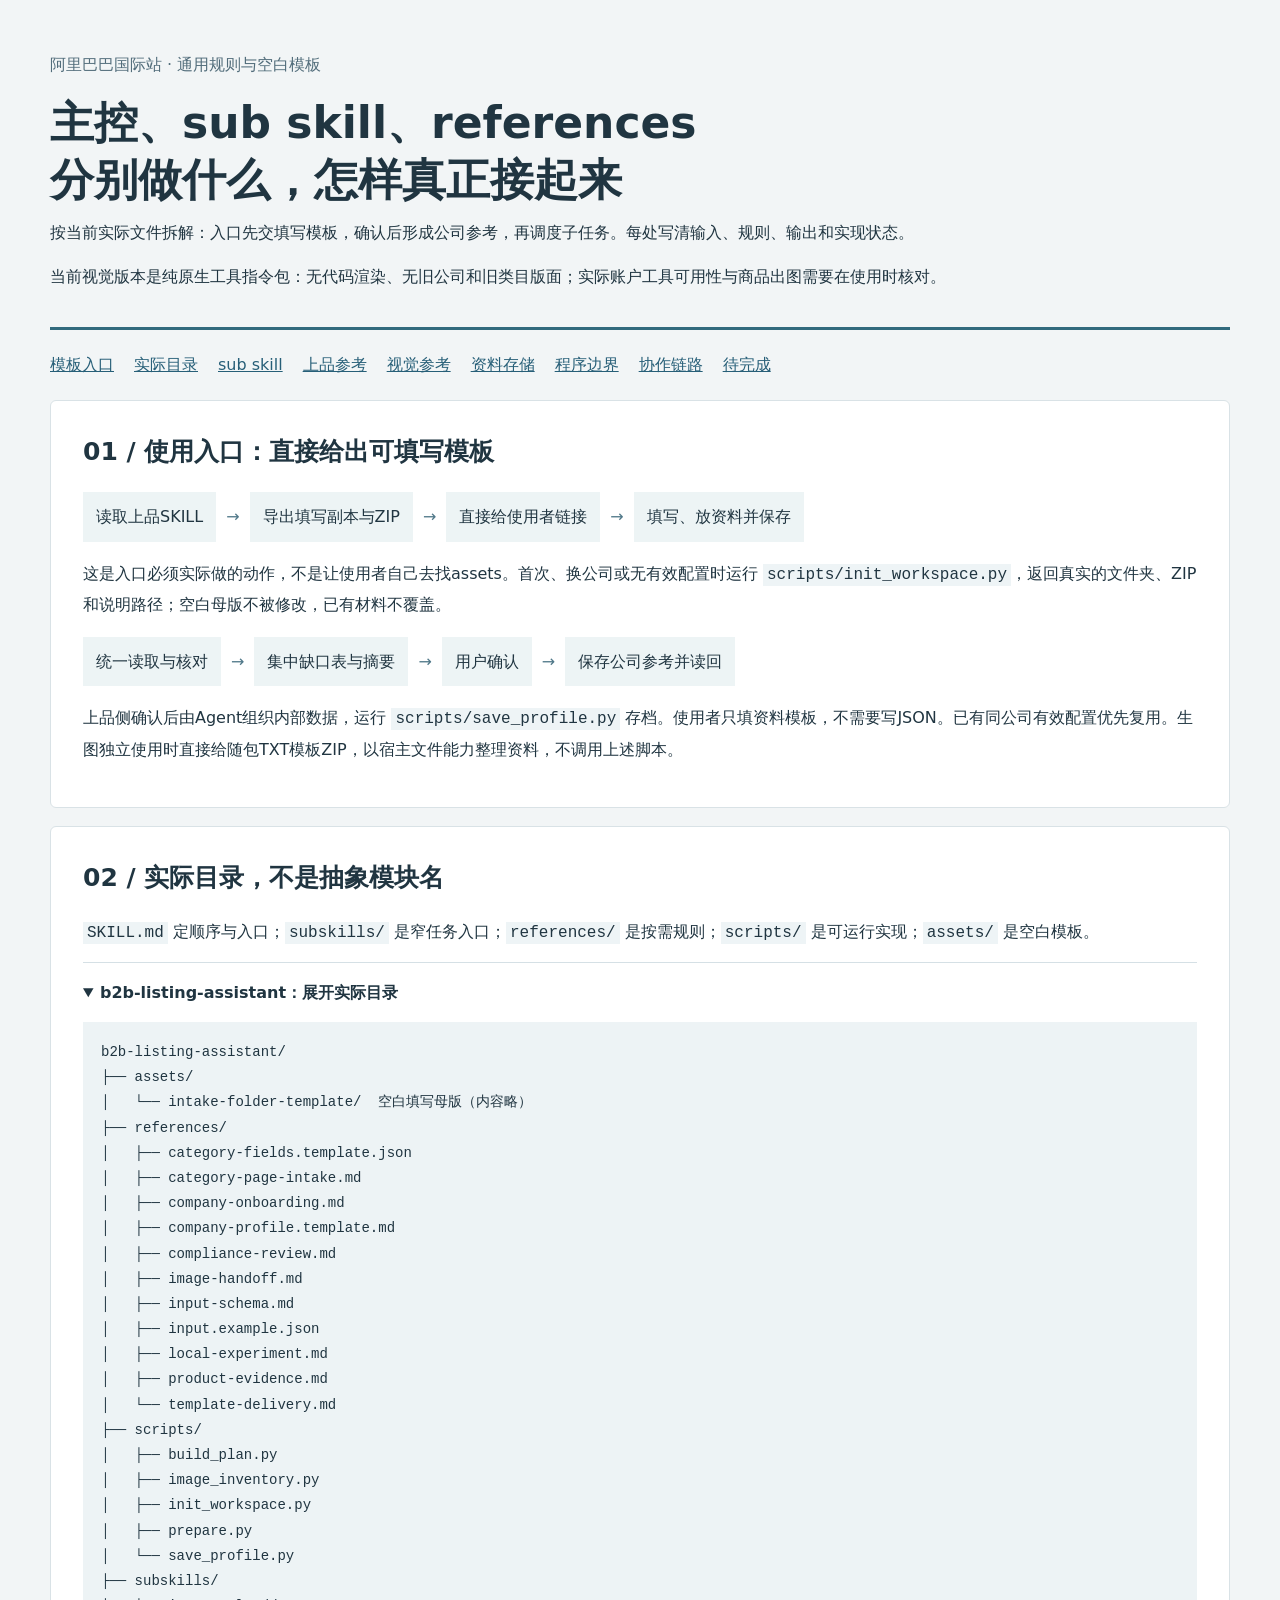
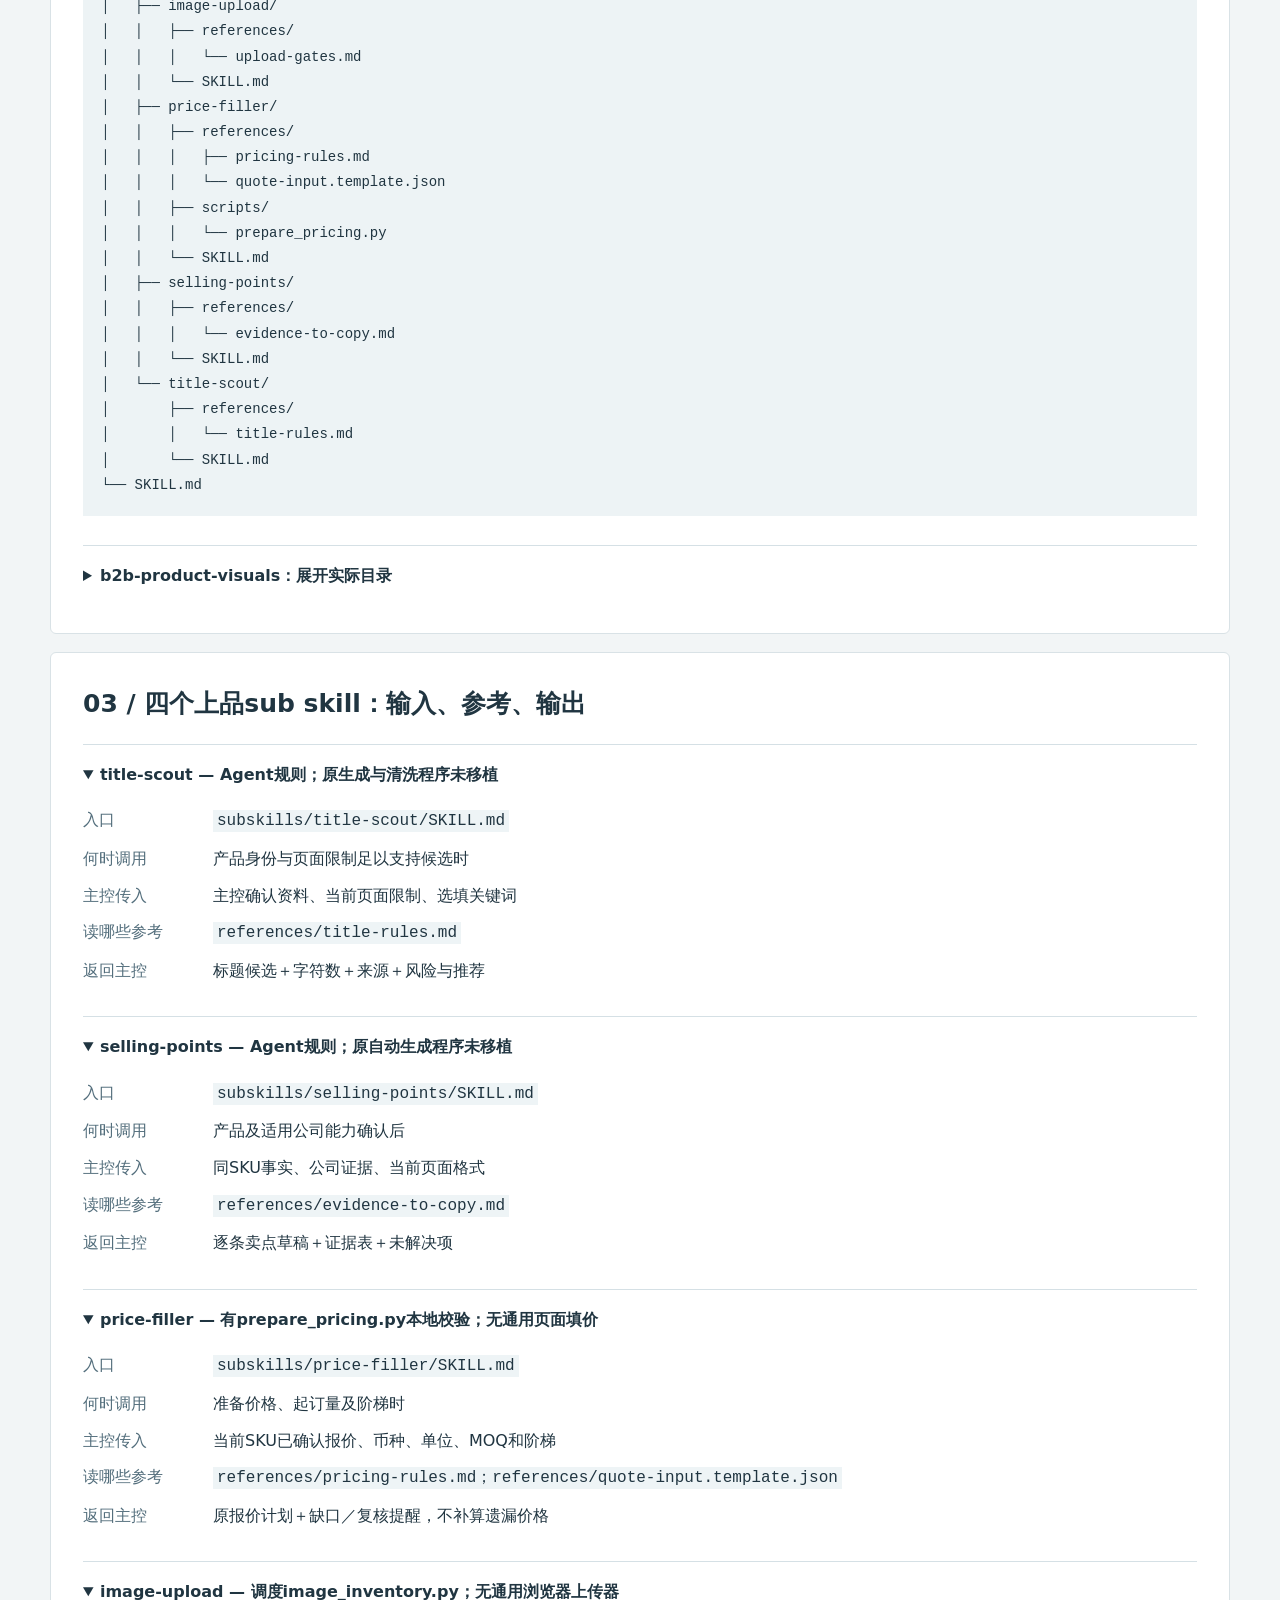
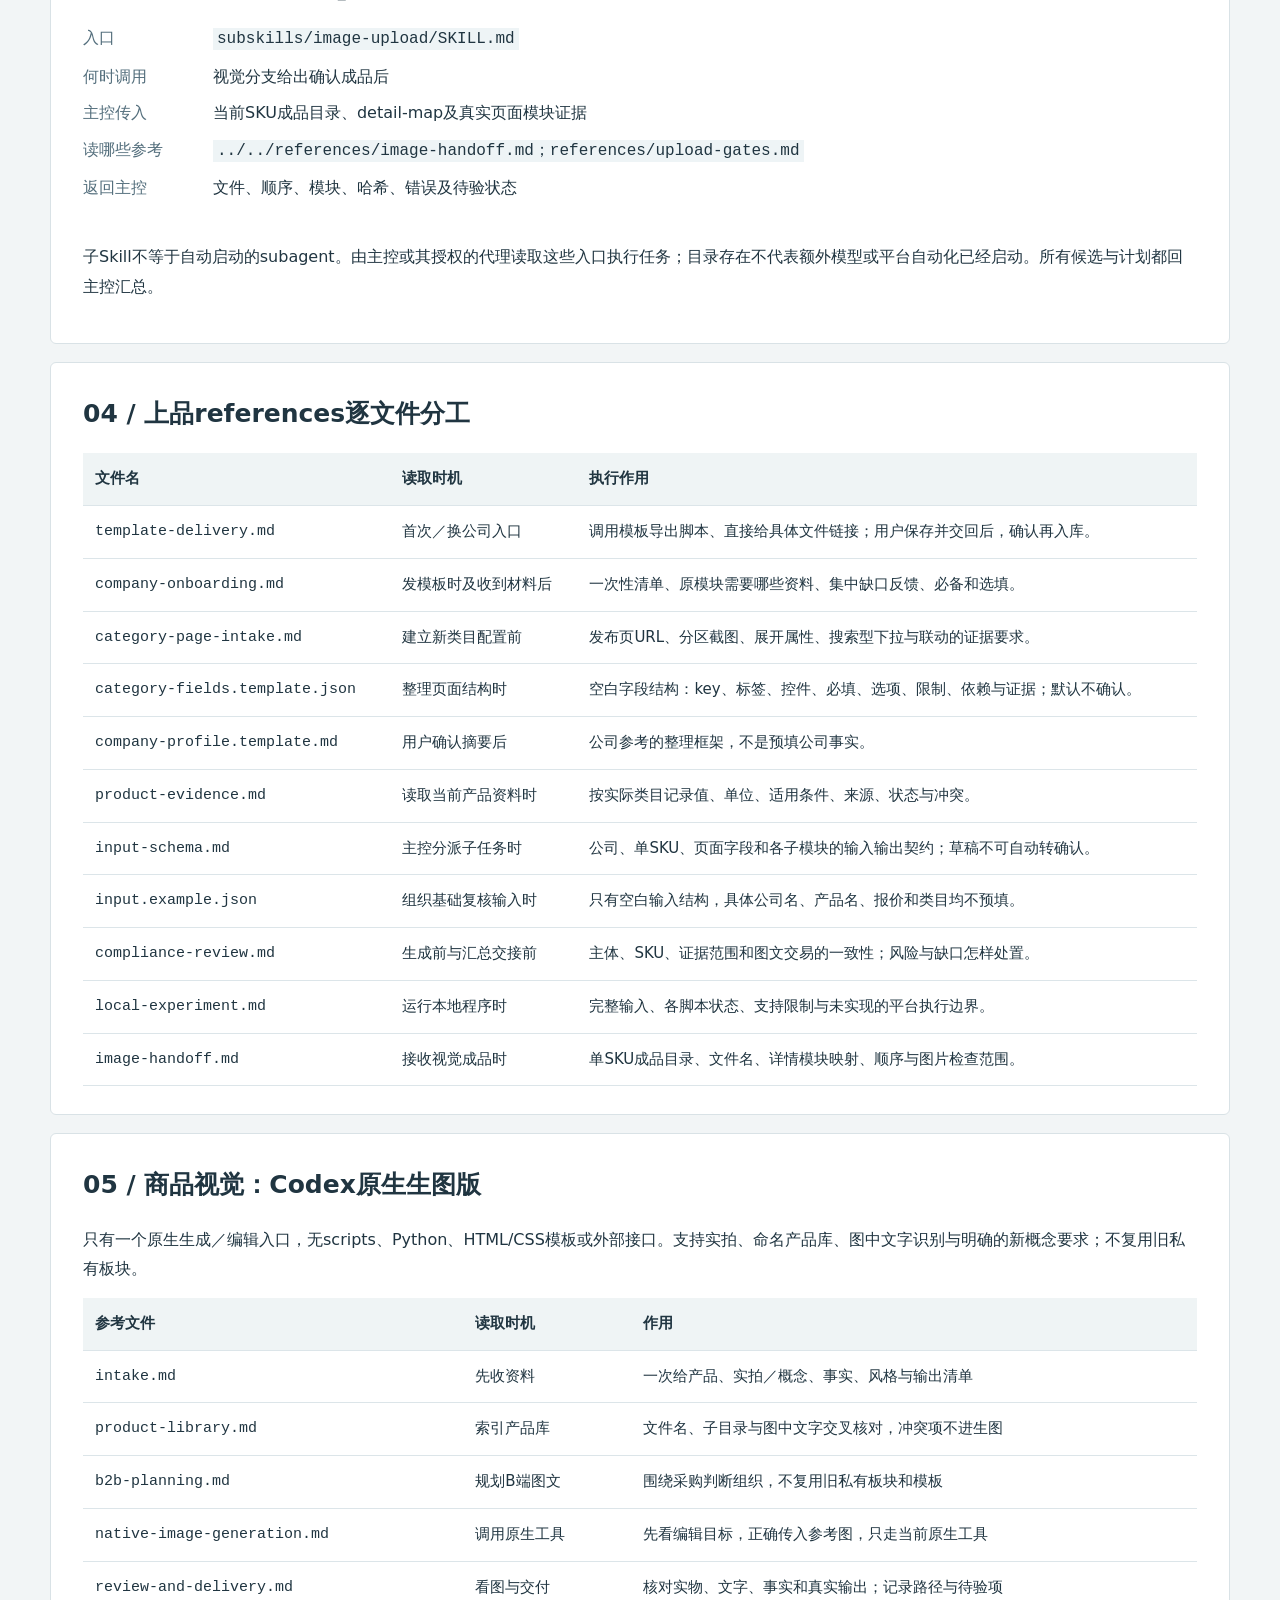
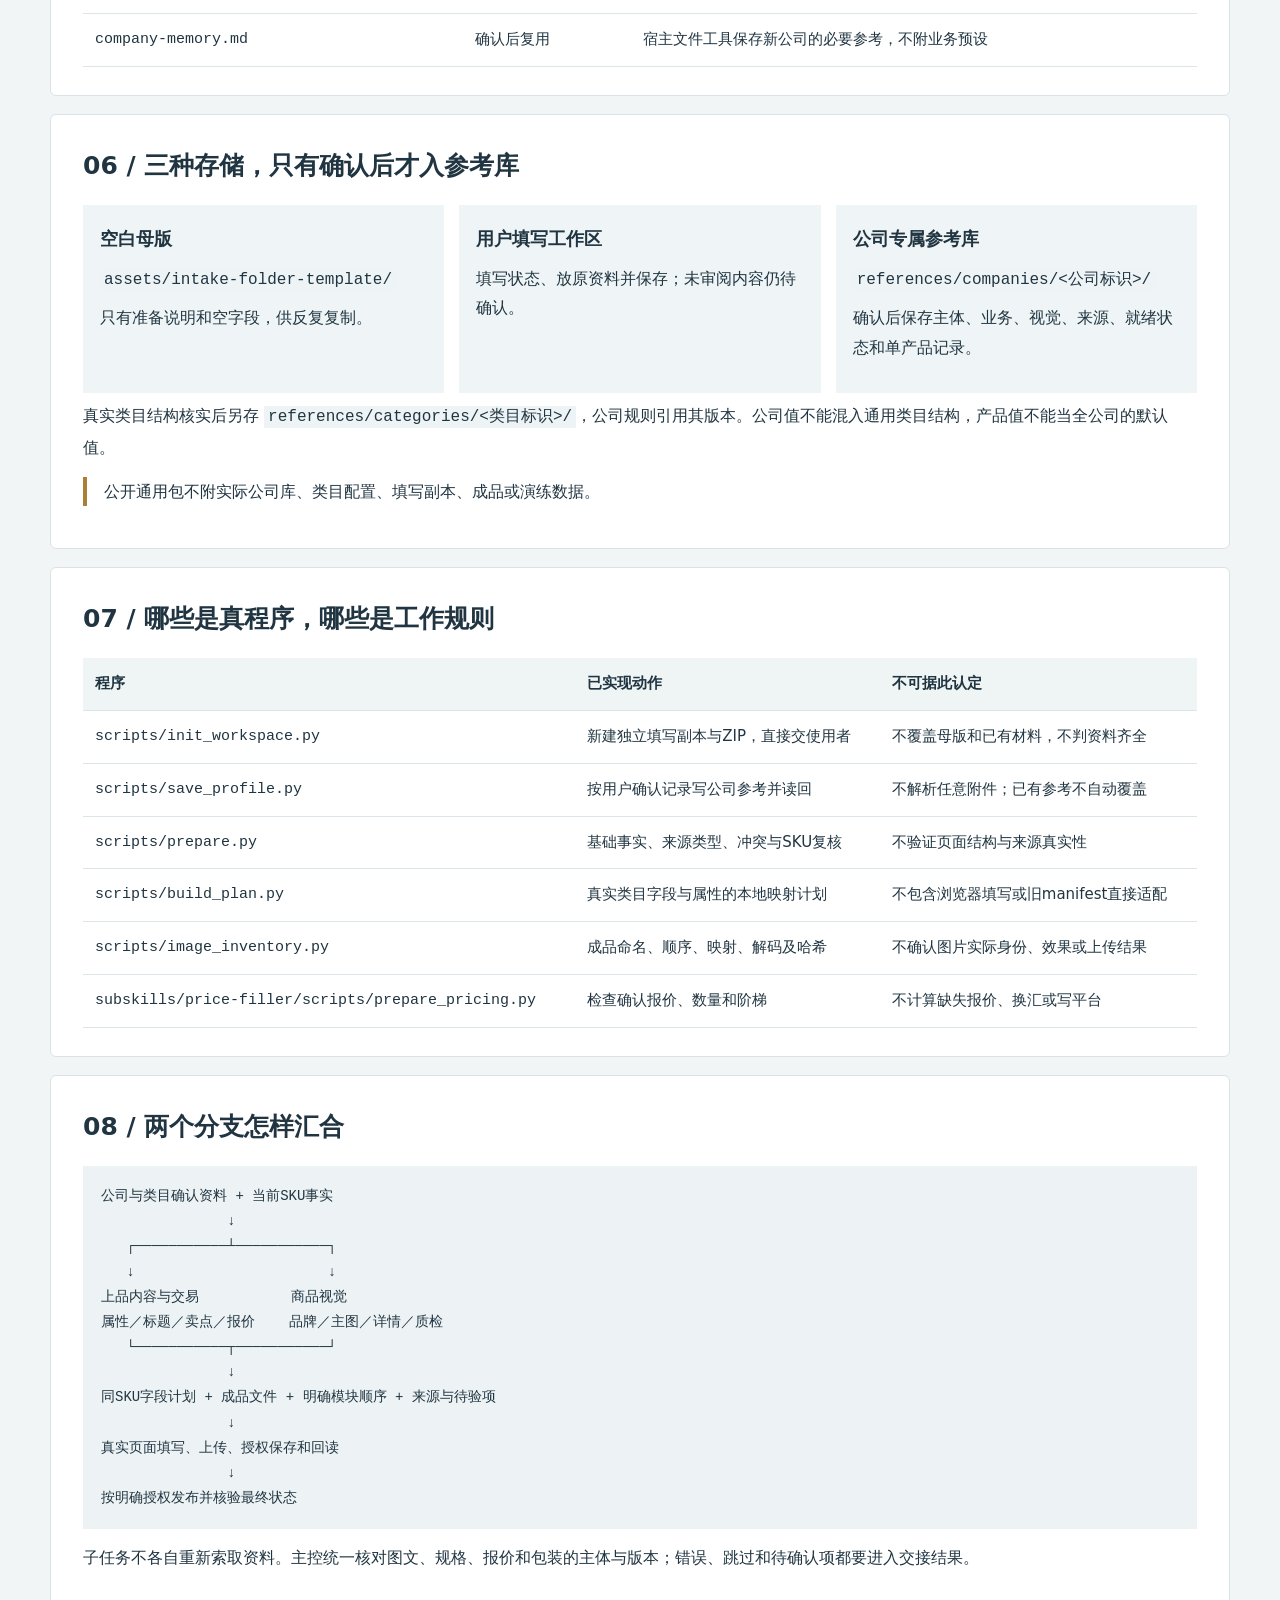
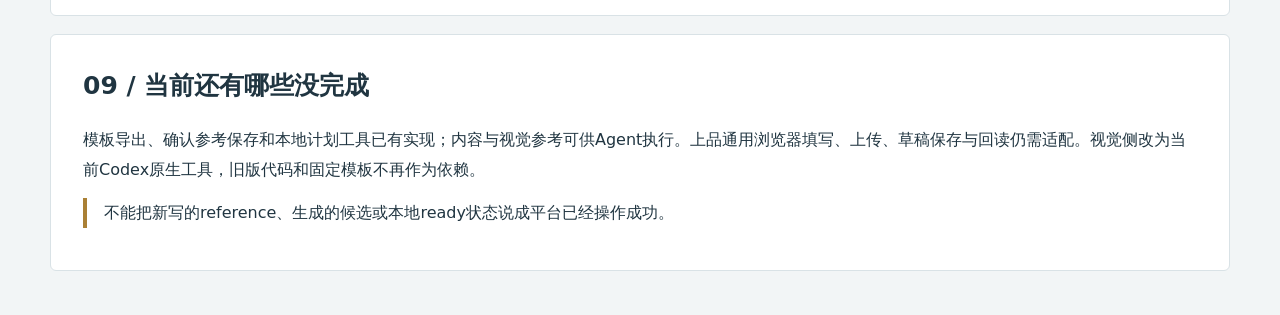
==== commit 1496a2a9: "Replace visual workflow with data-free native Codex image skill" ====
--- a/packages/05-general-listing-visuals/通用Skill使用说明.html
+++ b/packages/05-general-listing-visuals/通用Skill使用说明.html
@@ -1,4 +1,4 @@
-<!doctype html><html lang="zh-CN"><head><meta charset="utf-8"><meta name="viewport" content="width=device-width,initial-scale=1"><title>通用Skill文件级结构与协作思路</title><style>body{margin:0;background:#f2f5f6;color:#203541;font:16px/1.85 "Microsoft YaHei",system-ui,sans-serif}main{max-width:1180px;margin:auto;padding:42px 24px 70px}header{border-bottom:3px solid #326a7d;padding-bottom:22px}h1{font-size:clamp(28px,4vw,44px);line-height:1.3;margin:10px 0}h2{font-size:25px;margin:0 0 16px}h3{font-size:18px;margin:0 0 8px}p{margin:8px 0 14px}.sub{color:#526d7b}nav{display:flex;flex-wrap:wrap;gap:9px 20px;margin:20px 0}a{color:#275f78}section{background:white;border:1px solid #d9e2e6;padding:28px 32px;margin-top:18px;border-radius:6px}code{font-family:Consolas,monospace;background:#eef4f6;padding:2px 4px;overflow-wrap:anywhere}pre{white-space:pre-wrap;overflow-wrap:anywhere;background:#edf3f5;padding:18px;font:14px/1.8 Consolas,monospace}details{border-top:1px solid #d5e0e5;padding:15px 0}summary{font-weight:bold;cursor:pointer}dl{display:grid;grid-template-columns:115px 1fr;gap:7px 15px}dt{color:#536e7c}dd{margin:0;overflow-wrap:anywhere}.tablewrap{overflow-x:auto}table{width:100%;border-collapse:collapse;font-size:15px}th,td{text-align:left;padding:12px;border-bottom:1px solid #dce5e9;vertical-align:top;overflow-wrap:anywhere}th{background:#eff4f5}td:first-child{font-family:Consolas,monospace}.flow{display:flex;flex-wrap:wrap;align-items:center;gap:10px;margin:17px 0}.flow div{background:#edf4f5;padding:10px 13px}.flow span{color:#507889}.layers{display:grid;grid-template-columns:repeat(3,1fr);gap:15px}.layers>div{background:#eff5f6;padding:17px}.note{border-left:4px solid #aa8035;padding-left:17px}a:focus-visible,summary:focus-visible{outline:3px solid #aa8035;outline-offset:3px}@media(max-width:700px){main{padding:25px 14px}section{padding:21px 18px}.layers{grid-template-columns:1fr}dl{grid-template-columns:1fr;gap:2px}dd{margin-bottom:12px}table{min-width:600px}}@media print{body{background:white}main{padding:0}section{border:0;border-top:1px solid #ccc}nav{display:none}}</style></head><body><main><header><p class="sub">阿里巴巴国际站 · 通用规则与空白模板</p><h1>主控、sub skill、references<br>分别做什么，怎样真正接起来</h1><p>按当前实际文件拆解：入口先交填写模板，确认后形成公司参考，再调度子任务。每处写清输入、规则、输出和实现状态。</p></header><nav><a href="#s1">模板入口</a><a href="#s2">实际目录</a><a href="#s3">sub skill</a><a href="#s4">上品参考</a><a href="#s5">视觉参考</a><a href="#s6">资料存储</a><a href="#s7">程序边界</a><a href="#s8">协作链路</a><a href="#s9">待完成</a></nav><section id="s1"><h2>01 / 使用入口：直接给出可填写模板</h2><div class="flow"><div>读取上品SKILL</div><span>→</span><div>导出填写副本与ZIP</div><span>→</span><div>直接给使用者链接</div><span>→</span><div>填写、放资料并保存</div></div><p>这是入口必须实际做的动作，不是让使用者自己去找assets。首次、换公司或无有效配置时运行 <code>scripts/init_workspace.py</code>，返回真实的文件夹、ZIP和说明路径；空白母版不被修改，已有材料不覆盖。</p><div class="flow"><div>统一读取与核对</div><span>→</span><div>集中缺口表与摘要</div><span>→</span><div>用户确认</div><span>→</span><div>保存公司参考并读回</div></div><p>确认后由Agent组织内部数据，运行 <code>scripts/save_profile.py</code> 存档。使用者只填资料模板，不需要写JSON。已有同公司有效配置优先复用。</p></section><section id="s2"><h2>02 / 实际目录，不是抽象模块名</h2><p><code>SKILL.md</code> 定顺序与入口；<code>subskills/</code> 是窄任务入口；<code>references/</code> 是按需规则；<code>scripts/</code> 是可运行实现；<code>assets/</code> 是空白模板。</p><details open><summary>b2b-listing-assistant：展开实际目录</summary><pre>b2b-listing-assistant/
+<!doctype html><html lang="zh-CN"><head><meta charset="utf-8"><meta name="viewport" content="width=device-width,initial-scale=1"><title>通用Skill文件级结构与协作思路</title><style>body{margin:0;background:#f2f5f6;color:#203541;font:16px/1.85 "Microsoft YaHei",system-ui,sans-serif}main{max-width:1180px;margin:auto;padding:42px 24px 70px}header{border-bottom:3px solid #326a7d;padding-bottom:22px}h1{font-size:clamp(28px,4vw,44px);line-height:1.3;margin:10px 0}h2{font-size:25px;margin:0 0 16px}h3{font-size:18px;margin:0 0 8px}p{margin:8px 0 14px}.sub{color:#526d7b}nav{display:flex;flex-wrap:wrap;gap:9px 20px;margin:20px 0}a{color:#275f78}section{background:white;border:1px solid #d9e2e6;padding:28px 32px;margin-top:18px;border-radius:6px}code{font-family:Consolas,monospace;background:#eef4f6;padding:2px 4px;overflow-wrap:anywhere}pre{white-space:pre-wrap;overflow-wrap:anywhere;background:#edf3f5;padding:18px;font:14px/1.8 Consolas,monospace}details{border-top:1px solid #d5e0e5;padding:15px 0}summary{font-weight:bold;cursor:pointer}dl{display:grid;grid-template-columns:115px 1fr;gap:7px 15px}dt{color:#536e7c}dd{margin:0;overflow-wrap:anywhere}.tablewrap{overflow-x:auto}table{width:100%;border-collapse:collapse;font-size:15px}th,td{text-align:left;padding:12px;border-bottom:1px solid #dce5e9;vertical-align:top;overflow-wrap:anywhere}th{background:#eff4f5}td:first-child{font-family:Consolas,monospace}.flow{display:flex;flex-wrap:wrap;align-items:center;gap:10px;margin:17px 0}.flow div{background:#edf4f5;padding:10px 13px}.flow span{color:#507889}.layers{display:grid;grid-template-columns:repeat(3,1fr);gap:15px}.layers>div{background:#eff5f6;padding:17px}.note{border-left:4px solid #aa8035;padding-left:17px}a:focus-visible,summary:focus-visible{outline:3px solid #aa8035;outline-offset:3px}@media(max-width:700px){main{padding:25px 14px}section{padding:21px 18px}.layers{grid-template-columns:1fr}dl{grid-template-columns:1fr;gap:2px}dd{margin-bottom:12px}table{min-width:600px}}@media print{body{background:white}main{padding:0}section{border:0;border-top:1px solid #ccc}nav{display:none}}</style></head><body><main><header><p class="sub">阿里巴巴国际站 · 通用规则与空白模板</p><h1>主控、sub skill、references<br>分别做什么，怎样真正接起来</h1><p>按当前实际文件拆解：入口先交填写模板，确认后形成公司参考，再调度子任务。每处写清输入、规则、输出和实现状态。</p><p>当前视觉版本是纯原生工具指令包：无代码渲染、无旧公司和旧类目版面；实际账户工具可用性与商品出图需要在使用时核对。</p></header><nav><a href="#s1">模板入口</a><a href="#s2">实际目录</a><a href="#s3">sub skill</a><a href="#s4">上品参考</a><a href="#s5">视觉参考</a><a href="#s6">资料存储</a><a href="#s7">程序边界</a><a href="#s8">协作链路</a><a href="#s9">待完成</a></nav><section id="s1"><h2>01 / 使用入口：直接给出可填写模板</h2><div class="flow"><div>读取上品SKILL</div><span>→</span><div>导出填写副本与ZIP</div><span>→</span><div>直接给使用者链接</div><span>→</span><div>填写、放资料并保存</div></div><p>这是入口必须实际做的动作，不是让使用者自己去找assets。首次、换公司或无有效配置时运行 <code>scripts/init_workspace.py</code>，返回真实的文件夹、ZIP和说明路径；空白母版不被修改，已有材料不覆盖。</p><div class="flow"><div>统一读取与核对</div><span>→</span><div>集中缺口表与摘要</div><span>→</span><div>用户确认</div><span>→</span><div>保存公司参考并读回</div></div><p>上品侧确认后由Agent组织内部数据，运行 <code>scripts/save_profile.py</code> 存档。使用者只填资料模板，不需要写JSON。已有同公司有效配置优先复用。生图独立使用时直接给随包TXT模板ZIP，以宿主文件能力整理资料，不调用上述脚本。</p></section><section id="s2"><h2>02 / 实际目录，不是抽象模块名</h2><p><code>SKILL.md</code> 定顺序与入口；<code>subskills/</code> 是窄任务入口；<code>references/</code> 是按需规则；<code>scripts/</code> 是可运行实现；<code>assets/</code> 是空白模板。</p><details open><summary>b2b-listing-assistant：展开实际目录</summary><pre>b2b-listing-assistant/
 ├── assets/
 │   └── intake-folder-template/  空白填写母版（内容略）
 ├── references/
@@ -41,25 +41,15 @@
 │       └── SKILL.md
 └── SKILL.md</pre></details><details ><summary>b2b-product-visuals：展开实际目录</summary><pre>b2b-product-visuals/
 ├── assets/
-│   └── intake-folder-template/  空白填写母版（内容略）
+│   └── 空白产品资料模板与ZIP（内容略）
 ├── references/
-│   ├── brand-tokens.md
-│   ├── category-fields.template.json
-│   ├── category-page-intake.md
-│   ├── company-onboarding.md
-│   ├── company-profile.template.md
-│   ├── copy-compliance.md
-│   ├── detail-page.md
-│   ├── image-handoff.md
-│   ├── main-images.md
-│   ├── scene-swap.md
-│   ├── template-delivery.md
-│   └── visual-review.md
-├── scripts/
-│   ├── init_workspace.py
-│   ├── render.py
-│   └── save_profile.py
-└── SKILL.md</pre></details></section><section id="s3"><h2>03 / 四个上品sub skill：输入、参考、输出</h2><details open><summary>title-scout — Agent规则；原生成与清洗程序未移植</summary><dl><dt>入口</dt><dd><code>subskills/title-scout/SKILL.md</code></dd><dt>何时调用</dt><dd>产品身份与页面限制足以支持候选时</dd><dt>主控传入</dt><dd>主控确认资料、当前页面限制、选填关键词</dd><dt>读哪些参考</dt><dd><code>references/title-rules.md</code></dd><dt>返回主控</dt><dd>标题候选＋字符数＋来源＋风险与推荐</dd></dl></details><details open><summary>selling-points — Agent规则；原自动生成程序未移植</summary><dl><dt>入口</dt><dd><code>subskills/selling-points/SKILL.md</code></dd><dt>何时调用</dt><dd>产品及适用公司能力确认后</dd><dt>主控传入</dt><dd>同SKU事实、公司证据、当前页面格式</dd><dt>读哪些参考</dt><dd><code>references/evidence-to-copy.md</code></dd><dt>返回主控</dt><dd>逐条卖点草稿＋证据表＋未解决项</dd></dl></details><details open><summary>price-filler — 有prepare_pricing.py本地校验；无通用页面填价</summary><dl><dt>入口</dt><dd><code>subskills/price-filler/SKILL.md</code></dd><dt>何时调用</dt><dd>准备价格、起订量及阶梯时</dd><dt>主控传入</dt><dd>当前SKU已确认报价、币种、单位、MOQ和阶梯</dd><dt>读哪些参考</dt><dd><code>references/pricing-rules.md；references/quote-input.template.json</code></dd><dt>返回主控</dt><dd>原报价计划＋缺口／复核提醒，不补算遗漏价格</dd></dl></details><details open><summary>image-upload — 调度image_inventory.py；无通用浏览器上传器</summary><dl><dt>入口</dt><dd><code>subskills/image-upload/SKILL.md</code></dd><dt>何时调用</dt><dd>视觉分支给出确认成品后</dd><dt>主控传入</dt><dd>当前SKU成品目录、detail-map及真实页面模块证据</dd><dt>读哪些参考</dt><dd><code>../../references/image-handoff.md；references/upload-gates.md</code></dd><dt>返回主控</dt><dd>文件、顺序、模块、哈希、错误及待验状态</dd></dl></details><p>子Skill不等于自动启动的subagent。由主控或其授权的代理读取这些入口执行任务；目录存在不代表额外模型或平台自动化已经启动。所有候选与计划都回主控汇总。</p></section><section id="s4"><h2>04 / 上品references逐文件分工</h2><div class="tablewrap"><table><thead><tr><th>文件名</th><th>读取时机</th><th>执行作用</th></tr></thead><tbody><tr><td>template-delivery.md</td><td>首次／换公司入口</td><td>调用模板导出脚本、直接给具体文件链接；用户保存并交回后，确认再入库。</td></tr><tr><td>company-onboarding.md</td><td>发模板时及收到材料后</td><td>一次性清单、原模块需要哪些资料、集中缺口反馈、必备和选填。</td></tr><tr><td>category-page-intake.md</td><td>建立新类目配置前</td><td>发布页URL、分区截图、展开属性、搜索型下拉与联动的证据要求。</td></tr><tr><td>category-fields.template.json</td><td>整理页面结构时</td><td>空白字段结构：key、标签、控件、必填、选项、限制、依赖与证据；默认不确认。</td></tr><tr><td>company-profile.template.md</td><td>用户确认摘要后</td><td>公司参考的整理框架，不是预填公司事实。</td></tr><tr><td>product-evidence.md</td><td>读取当前产品资料时</td><td>按实际类目记录值、单位、适用条件、来源、状态与冲突。</td></tr><tr><td>input-schema.md</td><td>主控分派子任务时</td><td>公司、单SKU、页面字段和各子模块的输入输出契约；草稿不可自动转确认。</td></tr><tr><td>input.example.json</td><td>组织基础复核输入时</td><td>只有空白输入结构，具体公司名、产品名、报价和类目均不预填。</td></tr><tr><td>compliance-review.md</td><td>生成前与汇总交接前</td><td>主体、SKU、证据范围和图文交易的一致性；风险与缺口怎样处置。</td></tr><tr><td>local-experiment.md</td><td>运行本地程序时</td><td>完整输入、各脚本状态、支持限制与未实现的平台执行边界。</td></tr><tr><td>image-handoff.md</td><td>接收视觉成品时</td><td>单SKU成品目录、文件名、详情模块映射、顺序与图片检查范围。</td></tr></tbody></table></div></section><section id="s5"><h2>05 / 商品视觉references逐文件分工</h2><p>视觉侧按references分流，保留品牌、主图、详情、场景、图中文字和逐图质检的工作方法；没有虚构另一个subskills目录。</p><div class="tablewrap"><table><thead><tr><th>文件名</th><th>读取时机</th><th>执行作用</th></tr></thead><tbody><tr><td>template-delivery.md</td><td>首次视觉入口</td><td>若上品主控已给模板则复用；单独使用时实际生成填写副本并按确认存档。</td></tr><tr><td>company-onboarding.md</td><td>首次资料配置</td><td>只索取一次已有资料，明确素材、品牌和模块的证据缺口。</td></tr><tr><td>company-profile.template.md</td><td>确认后建立公司资料</td><td>具体品牌和能力使用后才保存，不进入空白通用包。</td></tr><tr><td>category-page-intake.md</td><td>确认页面图片模块</td><td>页面实际允许什么模块、格式和限制，不能套历史数字ID。</td></tr><tr><td>category-fields.template.json</td><td>记录页面规则</td><td>按需记录结构，默认空值和未核实状态，不代表已适配。</td></tr><tr><td>brand-tokens.md</td><td>定视觉方向前</td><td>Logo、颜色、字体、层级和留白怎样从公司资料形成规则，不预填旧配色。</td></tr><tr><td>main-images.md</td><td>做主图时</td><td>逐图目的、SKU、源照片、事实、文案、尺寸、待确认与审核状态。</td></tr><tr><td>detail-page.md</td><td>做详情页时</td><td>按采购问题选择内容主题，映射实际页面，不凑固定块数。</td></tr><tr><td>scene-swap.md</td><td>处理场景或实物素材时</td><td>真实／概念／参考三种素材的边界，关键结构与标签保真检查。</td></tr><tr><td>copy-compliance.md</td><td>排版前和导出后</td><td>图片文字与事实来源、图文一致性和风险处理，不假称OCR已运行。</td></tr><tr><td>visual-review.md</td><td>交成品之前</td><td>逐张实际看图、同款核对、文字和页面要求检查，失败与待验项分别记录。</td></tr><tr><td>image-handoff.md</td><td>交上品主控时</td><td>成品文件、详情用途、顺序与检查状态；不把文件通过当上传成功。</td></tr></tbody></table></div></section><section id="s6"><h2>06 / 三种存储，只有确认后才入参考库</h2><div class="layers"><div><h3>空白母版</h3><code>assets/intake-folder-template/</code><p>只有准备说明和空字段，供反复复制。</p></div><div><h3>用户填写工作区</h3><p>填写状态、放原资料并保存；未审阅内容仍待确认。</p></div><div><h3>公司专属参考库</h3><code>references/companies/&lt;公司标识&gt;/</code><p>确认后保存主体、业务、视觉、来源、就绪状态和单产品记录。</p></div></div><p>真实类目结构核实后另存 <code>references/categories/&lt;类目标识&gt;/</code>，公司规则引用其版本。公司值不能混入通用类目结构，产品值不能当全公司的默认值。</p><p class="note">公开通用包不附实际公司库、类目配置、填写副本、成品或演练数据。</p></section><section id="s7"><h2>07 / 哪些是真程序，哪些是工作规则</h2><div class="tablewrap"><table><thead><tr><th>程序</th><th>已实现动作</th><th>不可据此认定</th></tr></thead><tbody><tr><td>scripts/init_workspace.py</td><td>新建独立填写副本与ZIP，直接交使用者</td><td>不覆盖母版和已有材料，不判资料齐全</td></tr><tr><td>scripts/save_profile.py</td><td>按用户确认记录写公司参考并读回</td><td>不解析任意附件；已有参考不自动覆盖</td></tr><tr><td>scripts/prepare.py</td><td>基础事实、来源类型、冲突与SKU复核</td><td>不验证页面结构与来源真实性</td></tr><tr><td>scripts/build_plan.py</td><td>真实类目字段与属性的本地映射计划</td><td>不包含浏览器填写或旧manifest直接适配</td></tr><tr><td>scripts/image_inventory.py</td><td>成品命名、顺序、映射、解码及哈希</td><td>不确认图片实际身份、效果或上传结果</td></tr><tr><td>subskills/price-filler/scripts/prepare_pricing.py</td><td>检查确认报价、数量和阶梯</td><td>不计算缺失报价、换汇或写平台</td></tr><tr><td>商品视觉 scripts/render.py</td><td>真实照片等比例中性预览</td><td>不是完整主图或详情渲染器</td></tr></tbody></table></div></section><section id="s8"><h2>08 / 两个分支怎样汇合</h2><pre>公司与类目确认资料 + 当前SKU事实
+│   ├── b2b-planning.md
+│   ├── company-memory.md
+│   ├── intake.md
+│   ├── native-image-generation.md
+│   ├── product-library.md
+│   └── review-and-delivery.md
+└── SKILL.md</pre></details></section><section id="s3"><h2>03 / 四个上品sub skill：输入、参考、输出</h2><details open><summary>title-scout — Agent规则；原生成与清洗程序未移植</summary><dl><dt>入口</dt><dd><code>subskills/title-scout/SKILL.md</code></dd><dt>何时调用</dt><dd>产品身份与页面限制足以支持候选时</dd><dt>主控传入</dt><dd>主控确认资料、当前页面限制、选填关键词</dd><dt>读哪些参考</dt><dd><code>references/title-rules.md</code></dd><dt>返回主控</dt><dd>标题候选＋字符数＋来源＋风险与推荐</dd></dl></details><details open><summary>selling-points — Agent规则；原自动生成程序未移植</summary><dl><dt>入口</dt><dd><code>subskills/selling-points/SKILL.md</code></dd><dt>何时调用</dt><dd>产品及适用公司能力确认后</dd><dt>主控传入</dt><dd>同SKU事实、公司证据、当前页面格式</dd><dt>读哪些参考</dt><dd><code>references/evidence-to-copy.md</code></dd><dt>返回主控</dt><dd>逐条卖点草稿＋证据表＋未解决项</dd></dl></details><details open><summary>price-filler — 有prepare_pricing.py本地校验；无通用页面填价</summary><dl><dt>入口</dt><dd><code>subskills/price-filler/SKILL.md</code></dd><dt>何时调用</dt><dd>准备价格、起订量及阶梯时</dd><dt>主控传入</dt><dd>当前SKU已确认报价、币种、单位、MOQ和阶梯</dd><dt>读哪些参考</dt><dd><code>references/pricing-rules.md；references/quote-input.template.json</code></dd><dt>返回主控</dt><dd>原报价计划＋缺口／复核提醒，不补算遗漏价格</dd></dl></details><details open><summary>image-upload — 调度image_inventory.py；无通用浏览器上传器</summary><dl><dt>入口</dt><dd><code>subskills/image-upload/SKILL.md</code></dd><dt>何时调用</dt><dd>视觉分支给出确认成品后</dd><dt>主控传入</dt><dd>当前SKU成品目录、detail-map及真实页面模块证据</dd><dt>读哪些参考</dt><dd><code>../../references/image-handoff.md；references/upload-gates.md</code></dd><dt>返回主控</dt><dd>文件、顺序、模块、哈希、错误及待验状态</dd></dl></details><p>子Skill不等于自动启动的subagent。由主控或其授权的代理读取这些入口执行任务；目录存在不代表额外模型或平台自动化已经启动。所有候选与计划都回主控汇总。</p></section><section id="s4"><h2>04 / 上品references逐文件分工</h2><div class="tablewrap"><table><thead><tr><th>文件名</th><th>读取时机</th><th>执行作用</th></tr></thead><tbody><tr><td>template-delivery.md</td><td>首次／换公司入口</td><td>调用模板导出脚本、直接给具体文件链接；用户保存并交回后，确认再入库。</td></tr><tr><td>company-onboarding.md</td><td>发模板时及收到材料后</td><td>一次性清单、原模块需要哪些资料、集中缺口反馈、必备和选填。</td></tr><tr><td>category-page-intake.md</td><td>建立新类目配置前</td><td>发布页URL、分区截图、展开属性、搜索型下拉与联动的证据要求。</td></tr><tr><td>category-fields.template.json</td><td>整理页面结构时</td><td>空白字段结构：key、标签、控件、必填、选项、限制、依赖与证据；默认不确认。</td></tr><tr><td>company-profile.template.md</td><td>用户确认摘要后</td><td>公司参考的整理框架，不是预填公司事实。</td></tr><tr><td>product-evidence.md</td><td>读取当前产品资料时</td><td>按实际类目记录值、单位、适用条件、来源、状态与冲突。</td></tr><tr><td>input-schema.md</td><td>主控分派子任务时</td><td>公司、单SKU、页面字段和各子模块的输入输出契约；草稿不可自动转确认。</td></tr><tr><td>input.example.json</td><td>组织基础复核输入时</td><td>只有空白输入结构，具体公司名、产品名、报价和类目均不预填。</td></tr><tr><td>compliance-review.md</td><td>生成前与汇总交接前</td><td>主体、SKU、证据范围和图文交易的一致性；风险与缺口怎样处置。</td></tr><tr><td>local-experiment.md</td><td>运行本地程序时</td><td>完整输入、各脚本状态、支持限制与未实现的平台执行边界。</td></tr><tr><td>image-handoff.md</td><td>接收视觉成品时</td><td>单SKU成品目录、文件名、详情模块映射、顺序与图片检查范围。</td></tr></tbody></table></div></section><section id="s5"><h2>05 / 商品视觉：Codex原生生图版</h2><p>只有一个原生生成／编辑入口，无scripts、Python、HTML/CSS模板或外部接口。支持实拍、命名产品库、图中文字识别与明确的新概念要求；不复用旧私有板块。</p><div class="tablewrap"><table><thead><tr><th>参考文件</th><th>读取时机</th><th>作用</th></tr></thead><tbody><tr><td>intake.md</td><td>先收资料</td><td>一次给产品、实拍／概念、事实、风格与输出清单</td></tr><tr><td>product-library.md</td><td>索引产品库</td><td>文件名、子目录与图中文字交叉核对，冲突项不进生图</td></tr><tr><td>b2b-planning.md</td><td>规划B端图文</td><td>围绕采购判断组织，不复用旧私有板块和模板</td></tr><tr><td>native-image-generation.md</td><td>调用原生工具</td><td>先看编辑目标，正确传入参考图，只走当前原生工具</td></tr><tr><td>review-and-delivery.md</td><td>看图与交付</td><td>核对实物、文字、事实和真实输出；记录路径与待验项</td></tr><tr><td>company-memory.md</td><td>确认后复用</td><td>宿主文件工具保存新公司的必要参考，不附业务预设</td></tr></tbody></table></div></section><section id="s6"><h2>06 / 三种存储，只有确认后才入参考库</h2><div class="layers"><div><h3>空白母版</h3><code>assets/intake-folder-template/</code><p>只有准备说明和空字段，供反复复制。</p></div><div><h3>用户填写工作区</h3><p>填写状态、放原资料并保存；未审阅内容仍待确认。</p></div><div><h3>公司专属参考库</h3><code>references/companies/&lt;公司标识&gt;/</code><p>确认后保存主体、业务、视觉、来源、就绪状态和单产品记录。</p></div></div><p>真实类目结构核实后另存 <code>references/categories/&lt;类目标识&gt;/</code>，公司规则引用其版本。公司值不能混入通用类目结构，产品值不能当全公司的默认值。</p><p class="note">公开通用包不附实际公司库、类目配置、填写副本、成品或演练数据。</p></section><section id="s7"><h2>07 / 哪些是真程序，哪些是工作规则</h2><div class="tablewrap"><table><thead><tr><th>程序</th><th>已实现动作</th><th>不可据此认定</th></tr></thead><tbody><tr><td>scripts/init_workspace.py</td><td>新建独立填写副本与ZIP，直接交使用者</td><td>不覆盖母版和已有材料，不判资料齐全</td></tr><tr><td>scripts/save_profile.py</td><td>按用户确认记录写公司参考并读回</td><td>不解析任意附件；已有参考不自动覆盖</td></tr><tr><td>scripts/prepare.py</td><td>基础事实、来源类型、冲突与SKU复核</td><td>不验证页面结构与来源真实性</td></tr><tr><td>scripts/build_plan.py</td><td>真实类目字段与属性的本地映射计划</td><td>不包含浏览器填写或旧manifest直接适配</td></tr><tr><td>scripts/image_inventory.py</td><td>成品命名、顺序、映射、解码及哈希</td><td>不确认图片实际身份、效果或上传结果</td></tr><tr><td>subskills/price-filler/scripts/prepare_pricing.py</td><td>检查确认报价、数量和阶梯</td><td>不计算缺失报价、换汇或写平台</td></tr></tbody></table></div></section><section id="s8"><h2>08 / 两个分支怎样汇合</h2><pre>公司与类目确认资料 + 当前SKU事实
                ↓
    ┌───────────┴───────────┐
    ↓                       ↓
@@ -71,4 +61,4 @@
                ↓
 真实页面填写、上传、授权保存和回读
                ↓
-按明确授权发布并核验最终状态</pre><p>子任务不各自重新索取资料。主控统一核对图文、规格、报价和包装的主体与版本；错误、跳过和待确认项都要进入交接结果。</p></section><section id="s9"><h2>09 / 当前还有哪些没完成</h2><p>模板导出、确认参考保存和本地计划工具已有实现；内容与视觉参考可供Agent执行。通用浏览器填写、上传、草稿保存与回读，完整视觉模板、场景与批量制作仍需迁移和现场验证。</p><p class="note">不能把新写的reference、生成的候选或本地ready状态说成平台已经操作成功。</p></section></main></body></html>+按明确授权发布并核验最终状态</pre><p>子任务不各自重新索取资料。主控统一核对图文、规格、报价和包装的主体与版本；错误、跳过和待确认项都要进入交接结果。</p></section><section id="s9"><h2>09 / 当前还有哪些没完成</h2><p>模板导出、确认参考保存和本地计划工具已有实现；内容与视觉参考可供Agent执行。上品通用浏览器填写、上传、草稿保存与回读仍需适配。视觉侧改为当前Codex原生工具，旧版代码和固定模板不再作为依赖。</p><p class="note">不能把新写的reference、生成的候选或本地ready状态说成平台已经操作成功。</p></section></main></body></html>
